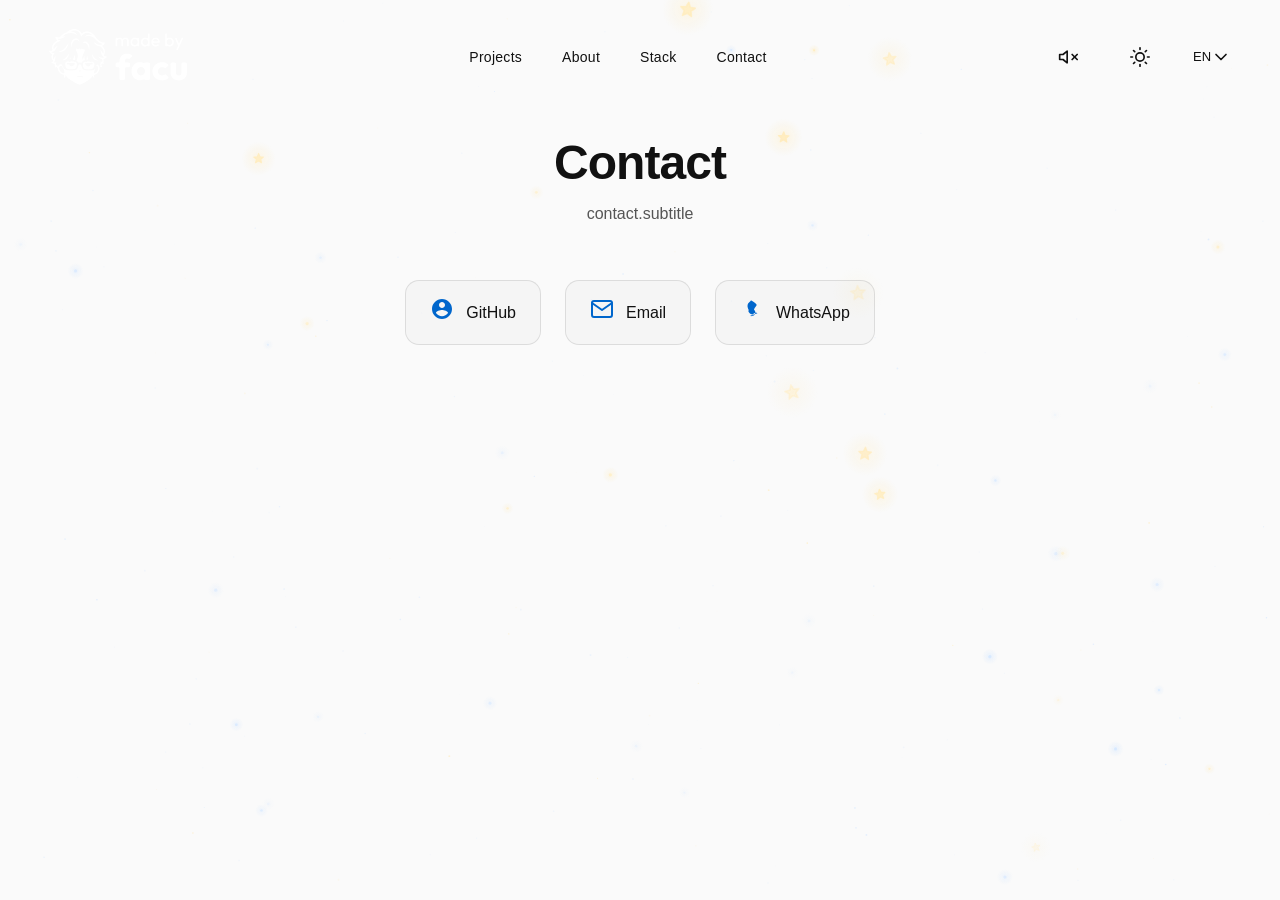
==== contacto.html @ 2487f044 "Add footer to index.html with navigation links and fix scroll position for #proyectos - Add generic " ====
<!doctype html>
<html lang="es" class="no-js">
<head>
  <meta charset="utf-8">
  <meta name="viewport" content="width=device-width, initial-scale=1">
  <title>Contacto — Facu</title>
  <meta name="description" content="Contacta conmigo: GitHub, Email, WhatsApp.">
  <meta name="theme-color" content="#0a0a0a">
  <link rel="icon" href="assets/favicon.png" type="image/png">
  <script>document.documentElement.className = 'js';</script>
  <link rel="stylesheet" href="css/styles.css">
</head>
<body>

  <!-- Pantalla de carga -->
  <div class="loader" id="loader">
    <p class="sr-only" role="status">Cargando… Made by Facu</p>
    <div class="loader__stage" aria-hidden="true">
      <svg class="loader__logo" viewBox="0 0 1515 623" focusable="false"></svg>
    </div>
    <button class="loader__skip" type="button">Saltar intro</button>
  </div>

  <!-- Cabecera fija -->
  <header class="site-header" id="site-header" role="banner">
    <div class="site-header__inner">
      <a class="site-header__brand" href="index.html" aria-label="Facu — Inicio">
        <svg class="site-header__logo" viewBox="0 0 1515 623" focusable="false" aria-hidden="true"></svg>
      </a>

      <nav class="site-header__nav" aria-label="Navegación principal">
        <ul class="site-header__list" role="list">
          <li><a class="site-header__link" href="index.html#proyectos" data-i18n="nav.projects">Proyectos</a></li>
          <li><a class="site-header__link" href="sobre-mi.html" data-i18n="nav.about">Sobre mí</a></li>
          <li><a class="site-header__link" href="stack.html" data-i18n="nav.stack">Stack</a></li>
          <li><a class="site-header__link" href="contacto.html" data-i18n="nav.contact" aria-current="page">Contacto</a></li>
        </ul>
      </nav>

      <div class="site-header__actions" role="group" aria-label="Controles del sitio">
        <button class="site-header__btn site-header__btn--sound" type="button" aria-label="Activar/desactivar sonidos" aria-pressed="false" data-sound-btn>
          <svg class="site-header__icon site-header__icon--sound" aria-hidden="true" viewBox="0 0 24 24" fill="none" stroke="currentColor" stroke-width="2" stroke-linecap="round" stroke-linejoin="round" width="20" height="20">
            <path class="sound-body" d="M11 5L6 9H2v6h4l5 4V5z"></path>
            <path class="sound-wave sound-wave-1" d="M15.54 8.46a5 5 0 0 1 0 7.07"></path>
            <path class="sound-wave sound-wave-2" d="M19.07 4.93a10 10 0 0 1 0 14.14"></path>
            <g class="sound-x">
              <line class="sound-x-1" pathLength="1" x1="23" y1="9" x2="17" y2="15"></line>
              <line class="sound-x-2" pathLength="1" x1="17" y1="9" x2="23" y2="15"></line>
            </g>
          </svg>
        </button>

        <button class="site-header__btn site-header__btn--theme" type="button" aria-label="Cambiar a modo claro" aria-pressed="false" data-theme-btn>
          <svg class="site-header__icon site-header__icon--sun" aria-hidden="true" viewBox="0 0 24 24" fill="none" stroke="currentColor" stroke-width="2" stroke-linecap="round" stroke-linejoin="round" width="20" height="20">
            <circle cx="12" cy="12" r="5"></circle>
            <line x1="12" y1="1" x2="12" y2="3"></line>
            <line x1="12" y1="21" x2="12" y2="23"></line>
            <line x1="4.22" y1="4.22" x2="5.64" y2="5.64"></line>
            <line x1="18.36" y1="18.36" x2="19.78" y2="19.78"></line>
            <line x1="1" y1="12" x2="3" y2="12"></line>
            <line x1="21" y1="12" x2="23" y2="12"></line>
            <line x1="4.22" y1="19.78" x2="5.64" y2="18.36"></line>
            <line x1="18.36" y1="5.64" x2="19.78" y2="4.22"></line>
          </svg>
          <svg class="site-header__icon site-header__icon--moon" aria-hidden="true" viewBox="0 0 24 24" fill="none" stroke="currentColor" stroke-width="2" stroke-linecap="round" stroke-linejoin="round" width="20" height="20">
            <path d="M21 12.79A9 9 0 1 1 11.21 3 7 7 0 0 0 21 12.79z"></path>
          </svg>
        </button>

        <button class="site-header__btn site-header__btn--lang" type="button" aria-label="Cambiar idioma" aria-pressed="false" data-lang-btn>
          <span class="site-header__lang-text" data-i18n="lang.current">ES</span>
          <svg class="site-header__icon" aria-hidden="true" viewBox="0 0 24 24" fill="none" stroke="currentColor" stroke-width="2" stroke-linecap="round" stroke-linejoin="round" width="16" height="16">
            <path d="M6 9l6 6 6-6"></path>
          </svg>
        </button>
      </div>
    </div>
  </header>

  <main id="contacto" tabindex="-1">

    <!-- Cielo estrellado continuo -->
    <canvas class="site-sky" id="sky" aria-hidden="true"></canvas>

    <!-- Contacto -->
    <section class="contact-page" aria-labelledby="contact-title">
      <div class="contact-page__inner">
        <header class="contact-page__header">
          <h1 id="contact-title" class="contact-page__title" data-i18n="contact.title">Contacto</h1>
          <p class="contact-page__subtitle" data-i18n="contact.subtitle">¿Tienes un proyecto en mente? Me encantaría escucharte</p>
        </header>
        <div class="contact-page__links" role="list" aria-label="Métodos de contacto">
          <!-- Se llena dinámicamente desde js/contact-dialog.js -->
        </div>
      </div>
    </section>

  </main>

  <script src="assets/logo-paths.js"></script>
  <script src="js/loader.js"></script>
  <script src="js/starfield.js"></script>
  <script src="js/contact-page.js"></script>
  <script src="js/site-header.js"></script>
  <script src="js/i18n.js"></script>
</body>
</html>
---- css/styles.css ----
/* ==========================================================================
   Base
   ========================================================================== */
:root {
  /* Dark mode (por defecto) */
  --bg: #0a0a0a;
  --bg-elevated: #111111;
  --fg: #f4f4f2;
  --muted: #8d8d89;
  --accent: #75DCFF;
  --accent-dim: rgba(117, 220, 255, 0.15);
  --border: rgba(255, 255, 255, 0.12);
  --border-strong: rgba(255, 255, 255, 0.2);
  --card-bg: rgba(255, 255, 255, 0.03);
  --card-hover: rgba(255, 255, 255, 0.06);
  --shadow: rgba(0, 0, 0, 0.4);
  --ease: cubic-bezier(0.37, 0, 0.63, 1); /* easeInOutSine */
}

/* Light mode variables - se aplican con clase .light-mode en <html> */
html.light-mode {
  --bg: #fafafa;
  --bg-elevated: #ffffff;
  --fg: #111111;
  --muted: #555555;
  --accent: #0066cc;
  --accent-dim: rgba(0, 102, 204, 0.1);
  --border: rgba(0, 0, 0, 0.1);
  --border-strong: rgba(0, 0, 0, 0.15);
  --card-bg: rgba(0, 0, 0, 0.02);
  --card-hover: rgba(0, 0, 0, 0.04);
  --shadow: rgba(0, 0, 0, 0.1);
  color-scheme: light;
}

html.light-mode .work {
  background:
    radial-gradient(rgba(0, 0, 0, 0.02) 0.5px, transparent 0.7px) 0 0 / 6px 6px,
    linear-gradient(
      to bottom,
      rgba(240, 245, 255, 0.5) 0,
      rgba(240, 245, 255, 0.5) calc(100% - 100vh - 20px),
      rgba(240, 245, 255, 0) calc(100% - 100vh + 120px)
    ),
    radial-gradient(
      ellipse 85% 60% at 50% 30%,           /* centro en la portada, no en la costura */
      #d6f4ff 0%,
      #a8e8ff 11%,
      #7ad6ff 22%,
      #54c8ff 33%,
      #36baff 44%,
      #2aa8e5 55%,
      #248ec4 66%,
      #1c72a1 77%,
      #14587e 88%,
      #0c3d5a 100%
    ),
    var(--bg);
}

*,
*::before,
*::after {
  box-sizing: border-box;
}

html {
  color-scheme: dark;
  -webkit-text-size-adjust: 100%;
  scroll-behavior: smooth;
}

@media (prefers-reduced-motion: reduce) {
  html {
    scroll-behavior: auto;
  }
}

/* Fondo unificado: UN solo gradiente continuo detrás de Inicio y Proyectos.
   Va sobre todo el <main> (y no sobre cada sección) para que no haya costura entre ambas.
   Paleta: #071B3A (bordes, oscuro) → #75DCFF (centro, brillante).
   El centro del radial está en la portada (50% 30% de #inicio), NO en la costura,
   así la sección de proyectos no se ve más clara que la portada.
   La capa "portada" oscurece SOLO la zona de la portada para contraste del texto. */
#inicio {
  position: relative;
  outline: none;
  background:
    radial-gradient(rgba(255, 255, 255, 0.03) 0.5px, transparent 0.7px) 0 0 / 6px 6px, /* puntos sutiles */
    linear-gradient(                                                                   /* portada */
      to bottom,
      rgba(3, 14, 42, 0.5) 0,
      rgba(3, 14, 42, 0.5) calc(100% - 100vh - 20px),
      rgba(3, 14, 42, 0) calc(100% - 100vh + 120px)
    ),
    linear-gradient(rgba(10, 10, 10, 0.35), rgba(10, 10, 10, 0.35)),                  /* oscurece global */
    radial-gradient(
      ellipse 85% 60% at 50% 30%,           /* centro en la portada, no en la costura */
      #75DCFF 0%,
      #54CCFA 11%,
      #36B9F5 22%,
      #20A6F0 33%,
      #168FE5 44%,
      #1678D2 55%,
      #145DA8 66%,
      #10447F 77%,
      #0A2D5E 88%,
      #071B3A 100%
    ),
    var(--bg);
}

body {
  margin: 0;
  min-height: 100vh;
  min-height: 100dvh;
  background: var(--bg);
  color: var(--fg);
  font-family: "Inter", "Helvetica Neue", Arial, system-ui, sans-serif;
  line-height: 1.5;
  -webkit-font-smoothing: antialiased;
}

/* Mientras se muestra la pantalla de carga no se puede hacer scroll */
.js body:not(.is-ready) {
  overflow: hidden;
}

.sr-only {
  position: absolute;
  width: 1px;
  height: 1px;
  margin: -1px;
  padding: 0;
  overflow: hidden;
  clip: rect(0, 0, 0, 0);
  white-space: nowrap;
  border: 0;
}

/* ==========================================================================
   Logo del sitio (esquina superior izquierda) — logo + "Made by Facu"
   ========================================================================== */
.site-logo {
  position: fixed;
  top: clamp(16px, 3vw, 28px);
  left: clamp(16px, 3vw, 28px);
  z-index: 100;
  display: block;
  opacity: 0.7;
  transition: opacity 0.3s var(--ease), transform 0.3s var(--ease);
  pointer-events: auto;
  text-decoration: none;
}

.site-logo:hover,
.site-logo:focus-visible {
  opacity: 1;
  transform: scale(1.02);
}

.site-logo:focus-visible {
  outline: 2px solid var(--fg);
  outline-offset: 6px;
  border-radius: 8px;
}

.site-logo__svg {
  display: block;
  width: clamp(120px, 12vw, 170px);
  height: auto;
  filter: drop-shadow(0 4px 16px rgba(0, 0, 0, 0.35));
}

/* Paths del logo (se inyectan desde logo-paths.js) */
.site-logo__svg .logo-fill {
  fill: var(--fg);
  fill-rule: evenodd;
}

/* Ocultar logo durante la carga para que no se superponga */
.js body:not(.is-ready) .site-logo {
  opacity: 0;
  pointer-events: none;
}

@media (prefers-reduced-motion: reduce) {
  .site-logo {
    transition: none;
  }
  .site-logo:hover,
  .site-logo:focus-visible {
    transform: none;
  }
}

/* ==========================================================================
   Pantalla de carga
   ========================================================================== */
.loader {
  display: none;
  position: fixed;
  inset: 0;
  z-index: 1000;
  align-items: center;
  justify-content: center;
  background: var(--bg);
  opacity: 1;
  transition: opacity 600ms var(--ease);
  /* Red de seguridad: si algo falla, el loader se oculta solo */
  animation: loader-failsafe 1ms linear 15s forwards;
}

.js .loader {
  display: flex;
}

.loader.is-leaving {
  opacity: 0;
  pointer-events: none;
}

@keyframes loader-failsafe {
  to {
    opacity: 0;
    visibility: hidden;
    pointer-events: none;
  }
}

.loader__stage {
  display: flex;
  align-items: center;
  justify-content: center;
  width: 100%;
}

/* Logo + texto: un único dibujo centrado */
.loader__logo {
  display: block;
  width: clamp(300px, 64vw, 820px);
  max-width: 90vw;
  height: auto;
  overflow: visible;
}

@media (max-width: 600px) {
  .loader__logo {
    width: 88vw;
  }
}

/* Contornos que se dibujan */
.loader__logo .stroke {
  fill: none;
  stroke: var(--fg);
  stroke-width: 4;
  stroke-linecap: round;
  stroke-linejoin: round;
  stroke-dasharray: var(--len);
  stroke-dashoffset: var(--len);
  opacity: 0;
}

@media (max-width: 600px) {
  .loader__logo .stroke {
    stroke-width: 6;
  }
}

.is-playing .stroke {
  animation: draw var(--dur) var(--ease) var(--delay) both;
}

@keyframes draw {
  0% {
    stroke-dashoffset: var(--len);
    opacity: 0;
  }
  1% {
    opacity: 1;
  }
  100% {
    stroke-dashoffset: 0;
    opacity: 1;
  }
}

/* Relleno que aparece cuando todos los contornos terminaron */
.loader__logo .fill {
  fill: var(--fg);
  fill-rule: evenodd;
  opacity: 0;
}

.is-playing .fill {
  animation: fade-in 700ms var(--ease) var(--t-fill) both;
}

.is-playing .outline {
  animation: fade-out 700ms var(--ease) var(--t-fill) both;
}

@keyframes fade-in {
  from { opacity: 0; }
  to   { opacity: 1; }
}

@keyframes fade-out {
  from { opacity: 1; }
  to   { opacity: 0; }
}

/* Movimiento reducido: dibujo completo, sin animar */
.loader.is-static .fill {
  opacity: 1;
}

.loader.is-static .outline {
  display: none;
}

/* Botón para saltar la intro */
.loader__skip {
  position: absolute;
  right: clamp(16px, 3vw, 32px);
  bottom: clamp(16px, 3vw, 32px);
  padding: 0.5rem 0.9rem;
  font: inherit;
  font-size: 0.8125rem;
  letter-spacing: 0.08em;
  color: var(--muted);
  background: transparent;
  border: 1px solid rgba(255, 255, 255, 0.18);
  border-radius: 999px;
  cursor: pointer;
  transition: color 0.2s, border-color 0.2s;
}

.loader__skip:hover {
  color: var(--fg);
  border-color: rgba(255, 255, 255, 0.5);
}

.loader__skip:focus-visible {
  color: var(--fg);
  outline: 2px solid var(--fg);
  outline-offset: 3px;
}

@media (prefers-reduced-motion: reduce) {
  .loader {
    transition: none;
  }
}

/* ==========================================================================
   Inicio (portada): cielo estrellado + mensaje centrado + personaje abajo a la derecha
   ========================================================================== */
@font-face {
  font-family: "Instrument Serif";
  src: url("../assets/fonts/instrument-serif-regular.woff") format("woff");
  font-weight: 400;
  font-style: normal;
  font-display: swap;
}

@font-face {
  font-family: "Instrument Serif";
  src: url("../assets/fonts/instrument-serif-italic.woff") format("woff");
  font-weight: 400;
  font-style: italic;
  font-display: swap;
}

.home {
  /* el fondo azul viene del <main> (ver #inicio) */
  position: relative;
  display: grid;
  place-items: center;          /* el mensaje queda en el centro exacto de la pantalla */
  min-height: 100vh;
  min-height: 100dvh;
  padding: 0 clamp(20px, 6vw, 80px);
  /* overflow: hidden eliminado: la máscara del canvas (.home__sky) ya hace el fade suave.
     Así el fondo degradado de #inicio se ve continuo sin corte brusco. */
  outline: none;
}

/* Cielo estrellado continuo: cubre TODO el #inicio (portada + proyectos).
   Va en el main, no en .home, para que sea un fondo único sin costuras. */
.site-sky {
  position: absolute;
  inset: 0;
  z-index: 0;
  width: 100%;
  height: 100%;
  pointer-events: none;
  /* Sin máscara: las estrellas siguen hasta el final de la página */
}

.home__content {
  position: relative;
  z-index: 2;
  display: flex;
  flex-direction: column;
  align-items: center;
  text-align: center;
}

/* Destello de cuatro puntas sobre el texto */
.home__ornament {
  width: clamp(18px, 1.7vw, 26px);
  margin-bottom: clamp(1rem, 2.4vw, 1.75rem);
  color: #ffe7ad;
}

.home__ornament svg {
  display: block;
  width: 100%;
  height: auto;
  filter: drop-shadow(0 0 8px rgba(255, 214, 130, 0.75));
  animation: ornament-pulse 4.5s ease-in-out infinite;
}

@keyframes ornament-pulse {
  0%, 100% { transform: scale(1) rotate(0deg); opacity: 0.95; }
  50%      { transform: scale(0.82) rotate(8deg); opacity: 0.6; }
}

.home__message {
  max-width: 15em;
  margin: 0;
  font-family: "Instrument Serif", "Cormorant Garamond", Georgia, "Times New Roman", serif;
  font-size: clamp(2rem, 1rem + 3.4vw, 4.25rem);
  font-weight: 400;
  line-height: 1.08;
  letter-spacing: -0.012em;
  color: #f6f3ec;
  text-wrap: balance;
  text-shadow: 0 2px 40px rgba(3, 14, 42, 0.6);
}

/* La frase importante en cursiva y con el tono cálido de las estrellas */
.home__message em {
  font-style: italic;
  color: #ffe7ad;
  text-shadow: 0 0 32px rgba(255, 205, 110, 0.38), 0 2px 40px rgba(3, 14, 42, 0.6);
}

/* Personaje: pegado a la esquina inferior derecha.
   Fade sutil SOLO en el borde izquierdo (césped→cielo), personaje 100% visible. */
.home__character {
  position: absolute;
  right: 0;
  bottom: 0;
  z-index: 1;
  width: min(62vw, 880px);
  margin: 0;
  pointer-events: none;
  /* Máscara: fade horizontal suave en el 25% izquierdo; resto 100% opaco */
  -webkit-mask-image: linear-gradient(to right, transparent 0%, #000 25%, #000 100%);
  mask-image: linear-gradient(to right, transparent 0%, #000 25%, #000 100%);
}

.home__character img {
  display: block;
  width: 100%;
  height: auto;
}

/* Aparecen con un fundido suave cuando termina la intro: primero el cielo, después el texto */
.js .home__sky,
.js .home__ornament,
.js .home__message,
.js .home__character img {
  opacity: 0;
}

.js .home__message {
  transform: translateY(18px);
  filter: blur(8px);
}

.is-ready .home__sky {
  opacity: 1;
  transition: opacity 2200ms var(--ease);
}

.is-ready .home__ornament {
  opacity: 1;
  transition: opacity 1000ms var(--ease) 250ms;
}

.is-ready .home__message {
  opacity: 1;
  transform: none;
  filter: none;
  transition: opacity 1300ms var(--ease) 450ms, transform 1300ms var(--ease) 450ms, filter 1300ms var(--ease) 450ms;
}

.is-ready .home__character img {
  opacity: 1;
  transition: opacity 1400ms var(--ease) 700ms;
}

@media (max-width: 860px) {
  .home__character {
    width: min(100vw, 700px);
  }
}

@media (max-width: 600px) {
  /* En pantallas angostas el personaje se agranda un poco y se recorta por el borde derecho */
  .home__character {
    width: 112vw;
    right: -6vw;
  }
}

@media (prefers-reduced-motion: reduce) {
  .js .home__message {
    transform: none;
    filter: none;
  }

  .is-ready .home__sky,
  .is-ready .home__ornament,
  .is-ready .home__message,
  .is-ready .home__character img {
    transition: none;
  }

  .home__ornament svg {
    animation: none;
  }
}

/* ==========================================================================
   Stack / Habilidades
   ========================================================================== */
.stack {
  position: relative;
  padding: clamp(80px, 12vh, 120px) clamp(20px, 6vw, 80px);
  background: transparent;
}

.stack__inner {
  max-width: 1000px;
  margin: 0 auto;
}

.stack__title {
  margin: 0 0 0.5rem;
  font-size: clamp(1.75rem, 3.5vw, 2.5rem);
  font-weight: 700;
  line-height: 1.1;
  letter-spacing: -0.02em;
  text-align: center;
}

.stack__subtitle {
  margin: 0 0 3rem;
  font-size: clamp(1rem, 1.2vw, 1.125rem);
  color: var(--muted);
  text-align: center;
}

.stack__categories {
  display: flex;
  flex-direction: column;
  gap: clamp(2rem, 4vw, 3rem);
}

.stack__category {
  display: flex;
  flex-direction: column;
  gap: 1rem;
}

.stack__category-title {
  margin: 0;
  font-size: clamp(0.875rem, 1vw, 1rem);
  font-weight: 600;
  letter-spacing: 0.1em;
  text-transform: uppercase;
  color: var(--accent);
  text-align: center;
}

.stack__items {
  display: flex;
  flex-wrap: wrap;
  justify-content: center;
  gap: clamp(0.75rem, 1.5vw, 1.25rem);
}

.stack__item {
  display: inline-flex;
  align-items: center;
  gap: 0.5rem;
  padding: 0.625rem 1rem;
  font-size: clamp(0.8125rem, 0.9vw, 0.9375rem);
  font-weight: 500;
  color: var(--fg);
  background: var(--card-bg);
  border: 1px solid var(--border);
  border-radius: 999px;
  transition: all 0.2s var(--ease);
  white-space: nowrap;
}

.stack__item:hover {
  background: var(--card-hover);
  border-color: var(--border-strong);
  transform: translateY(-2px);
  box-shadow: 0 8px 24px var(--shadow);
}

.stack__item svg {
  width: 1.125rem;
  height: 1.125rem;
  flex-shrink: 0;
  color: var(--accent);
}

@media (max-width: 600px) {
  .stack {
    padding: clamp(60px, 10vh, 96px) clamp(16px, 5vw, 32px);
  }

  .stack__subtitle {
    margin-bottom: 2rem;
  }

  .stack__categories {
    gap: clamp(1.5rem, 3vw, 2rem);
  }

  .stack__items {
    gap: 0.5rem;
  }
}

/* ==========================================================================
   Proyectos (carrete 3D)
   ========================================================================== */
.work {
  position: relative;
  min-height: 100vh;
  min-height: 100dvh;
  padding-top: clamp(80px, 12vh, 120px);  /* espacio para header fijo */
  scroll-margin-top: clamp(80px, 12vh, 120px);  /* offset para anclas: header fijo */
  /* overflow: hidden eliminado: el canvas ya es position:absolute inset:0,
     y el fondo degradado continuo viene de #inicio (main). Así no hay corte. */
}

/* El canvas del carrete queda encima (z-index: 1 por defecto).
   Fondo transparente obligatorio para que se vea el cielo estrellado (.site-sky, z-index: 0) de fondo. */
.work__canvas {
  position: absolute;
  inset: 0;
  z-index: 1;
  width: 100%;
  height: 100%;
  background: transparent !important;  /* fuerza transparencia por si el clearColor falla */
  cursor: grab;
  touch-action: pan-y;
  user-select: none;
  -webkit-user-select: none;
  outline: none;
}

.work__canvas.is-dragging {
  cursor: grabbing;
}

.work__canvas:focus-visible {
  outline: 2px solid rgba(255, 255, 255, 0.7);
  outline-offset: -8px;
}

.work__hint {
  position: absolute;
  left: 50%;
  bottom: clamp(20px, 5vh, 44px);
  z-index: 2;
  margin: 0;
  transform: translateX(-50%);
  font-size: 0.8125rem;
  letter-spacing: 0.12em;
  white-space: nowrap;
  color: var(--muted);
  pointer-events: none;
  transition: opacity 0.5s var(--ease);
}

.work__hint.is-hidden {
  opacity: 0;
}

/* Alternativa sin WebGL: grilla estática */
.work.is-fallback {
  display: flex;
  flex-direction: column;
  align-items: center;
  gap: 2.5rem;
  padding: clamp(48px, 10vh, 96px) clamp(20px, 6vw, 80px);
}

.work__grid {
  display: grid;
  grid-template-columns: repeat(auto-fit, minmax(240px, 1fr));
  gap: 1.5rem;
  width: 100%;
  max-width: 72rem;
  margin: 0;
  padding: 0;
  list-style: none;
}

.work__grid[hidden] {
  display: none;
}

.work__card a,
.work__card div {
  display: block;
  color: inherit;
  text-decoration: none;
}

.work__card img {
  display: block;
  width: 100%;
  aspect-ratio: 3 / 2;
  object-fit: cover;
  border-radius: 14px;
}

.work__card h3 {
  margin: 0.75rem 0 0;
  font-size: 1.05rem;
}

.work__card p {
  margin: 0.15rem 0 0;
  font-size: 0.875rem;
  color: var(--muted);
}


/* ==========================================================================
   Páginas separadas: Sobre mí, Stack, Contacto
   ========================================================================== */

/* Base común para páginas interiores */
.about-page,
.stack-page,
.contact-page {
  position: relative;
  min-height: 100vh;
  min-height: 100dvh;
  padding: clamp(100px, 15vh, 160px) clamp(20px, 6vw, 80px) clamp(80px, 10vh, 120px);
  background: transparent;  /* usa el fondo de main (estrellas + degradado) */
  display: flex;
  align-items: flex-start;
  justify-content: center;
}

.about-page__inner,
.stack-page__inner,
.contact-page__inner {
  width: 100%;
  max-width: 1000px;
  margin: 0 auto;
}

/* --- Sobre mí (página) --- */
.about-page__header {
  text-align: center;
  margin-bottom: clamp(40px, 6vh, 60px);
}

.about-page__title {
  margin: 0 0 clamp(16px, 3vw, 24px);
  font-size: clamp(2rem, 4vw, 3rem);
  font-weight: 700;
  line-height: 1.15;
  letter-spacing: -0.02em;
  color: var(--fg);
}

.about-page__name {
  margin: 0 0 clamp(60px, 10vh, 100px);
  font-family: "Instrument Serif", "Cormorant Garamond", Georgia, serif;
  font-size: clamp(3rem, 6vw, 5.5rem);
  font-weight: 400;
  line-height: 1.05;
  letter-spacing: -0.03em;
  color: var(--fg);
  text-shadow: 0 4px 60px rgba(3, 14, 42, 0.5);
}

/* Espacio reservado para personaje futuro */
.about-page__character-spacer {
  position: relative;
  width: 100%;
  max-width: 500px;
  margin: 0 auto;
  aspect-ratio: 4 / 3;
  min-height: 280px;
  max-height: 420px;
  background:
    radial-gradient(ellipse at center, rgba(117, 220, 255, 0.1) 0%, transparent 70%);
  border-radius: 50% 50% 0 0 / 60% 60% 0 0;
  opacity: 0.5;
}

.about-page__character-spacer::before {
  content: '';
  position: absolute;
  bottom: 0;
  left: 50%;
  transform: translateX(-50%);
  width: 60%;
  height: 4px;
  background: linear-gradient(90deg, transparent, var(--accent), transparent);
  border-radius: 2px;
  opacity: 0.4;
}

.about-page__content {
  max-width: 720px;
  margin: 0 auto;
}

.about-page__text-wrapper {
  display: flex;
  flex-direction: column;
  gap: 1.5rem;
  font-size: clamp(1rem, 1.1vw, 1.125rem);
  line-height: 1.85;
  color: var(--fg);
  text-align: center;
}

.about-page__text-wrapper p {
  margin: 0;
}

/* --- Stack (página) --- */
.stack-page__header {
  text-align: center;
  margin-bottom: clamp(40px, 6vh, 60px);
}

.stack-page__title {
  margin: 0 0 0.75rem;
  font-size: clamp(2rem, 4vw, 3rem);
  font-weight: 700;
  line-height: 1.15;
  letter-spacing: -0.02em;
  color: var(--fg);
}

.stack-page__subtitle {
  margin: 0;
  font-size: clamp(1rem, 1.2vw, 1.125rem);
  color: var(--muted);
}

.stack-page__categories {
  display: flex;
  flex-direction: column;
  gap: clamp(2rem, 4vw, 3rem);
}

.stack-page__category {
  display: flex;
  flex-direction: column;
  gap: 1rem;
}

.stack-page__category-title {
  margin: 0;
  font-size: clamp(0.875rem, 1vw, 1rem);
  font-weight: 600;
  letter-spacing: 0.1em;
  text-transform: uppercase;
  color: var(--accent);
  text-align: center;
}

.stack-page__items {
  display: flex;
  flex-wrap: wrap;
  justify-content: center;
  gap: clamp(0.75rem, 1.5vw, 1.25rem);
}

.stack-page__item {
  display: inline-flex;
  align-items: center;
  gap: 0.5rem;
  padding: 0.625rem 1rem;
  font-size: clamp(0.8125rem, 0.9vw, 0.9375rem);
  font-weight: 500;
  color: var(--fg);
  background: var(--card-bg);
  border: 1px solid var(--border);
  border-radius: 999px;
  transition: all 0.2s var(--ease);
  white-space: nowrap;
}

.stack-page__item:hover {
  background: var(--card-hover);
  border-color: var(--border-strong);
  transform: translateY(-2px);
  box-shadow: 0 8px 24px var(--shadow);
}

.stack-page__item svg {
  width: 1.125rem;
  height: 1.125rem;
  flex-shrink: 0;
  color: var(--accent);
}

/* --- Contacto (página) --- */
.contact-page__header {
  text-align: center;
  margin-bottom: clamp(40px, 6vh, 60px);
}

.contact-page__title {
  margin: 0 0 0.75rem;
  font-size: clamp(2rem, 4vw, 3rem);
  font-weight: 700;
  line-height: 1.15;
  letter-spacing: -0.02em;
  color: var(--fg);
}

.contact-page__subtitle {
  margin: 0;
  font-size: clamp(1rem, 1.2vw, 1.125rem);
  color: var(--muted);
}

.contact-page__links {
  display: flex;
  flex-wrap: wrap;
  justify-content: center;
  gap: clamp(1rem, 2vw, 1.5rem);
}

.contact-page__link {
  display: inline-flex;
  align-items: center;
  gap: 0.75rem;
  padding: 1rem 1.5rem;
  font-size: clamp(1rem, 1.1vw, 1.125rem);
  font-weight: 500;
  color: var(--fg);
  background: var(--card-bg);
  border: 1px solid var(--border);
  border-radius: 14px;
  text-decoration: none;
  transition: all 0.2s var(--ease);
}

.contact-page__link:hover {
  background: var(--card-hover);
  border-color: var(--accent);
  color: var(--accent);
  transform: translateY(-2px);
  box-shadow: 0 12px 32px var(--shadow);
}

.contact-page__link svg {
  width: 1.5rem;
  height: 1.5rem;
  flex-shrink: 0;
  color: var(--accent);
}

/* Responsive para páginas interiores */
@media (max-width: 700px) {
  .about-page,
  .stack-page,
  .contact-page {
    padding: clamp(80px, 12vh, 100px) clamp(16px, 5vw, 32px) clamp(60px, 8vh, 80px);
  }

  .about-page__name {
    margin-bottom: clamp(40px, 8vh, 60px);
    font-size: clamp(2.5rem, 8vw, 4rem);
  }

  .about-page__character-spacer {
    min-height: 200px;
    max-height: 300px;
  }

  .contact-page__link {
    width: 100%;
    justify-content: center;
  }
}

@media (max-width: 600px) {
  .about-page__name {
    font-size: clamp(2rem, 7vw, 3rem);
  }
}

/* Light mode adjustments for interior pages */
html.light-mode .about-page__character-spacer,
html.light-mode .about-page__name {
  text-shadow: 0 4px 60px rgba(0, 102, 204, 0.15);
}


/* ==========================================================================
   Sitio Header (fijo en la parte superior) — transparente
   ========================================================================== */
.site-header {
  position: fixed;
  top: 0;
  left: 0;
  right: 0;
  z-index: 999;
  background: transparent;
  border-bottom: none;
  transition: background 0.3s var(--ease);
}

html.light-mode .site-header {
  background: transparent;
  border-color: transparent;
}

.site-header__inner {
  max-width: 1400px;
  margin: 0 auto;
  padding: clamp(20px, 4vw, 28px) clamp(24px, 5vw, 48px);
  display: flex;
  align-items: center;
  justify-content: space-between;
  gap: clamp(24px, 4vw, 48px);
}

.site-header__brand {
  display: inline-flex;
  align-items: center;
  gap: 0.75rem;
  text-decoration: none;
  flex-shrink: 0;
}

.site-header__logo {
  width: clamp(100px, 18vw, 140px);
  height: auto;
  flex-shrink: 0;
}

/* Los trazos del logo se inyectan desde js/loader.js; sin esta regla se pintaban de negro */
.site-header__logo .logo-fill {
  fill: #fff;
  fill-rule: evenodd;
}

.site-header__nav {
  display: flex;
  gap: clamp(32px, 5vw, 48px);
  flex: 1;
  justify-content: center;
}

.site-header__list {
  display: flex;
  gap: clamp(24px, 4vw, 40px);
  margin: 0;
  padding: 0;
  list-style: none;
}

.site-header__link {
  color: var(--fg);
  text-decoration: none;
  font-size: clamp(0.875rem, 1vw, 1rem);
  font-weight: 500;
  letter-spacing: 0.02em;
  position: relative;
  transition: color 0.2s var(--ease);
}

.site-header__link::after {
  content: '';
  position: absolute;
  bottom: -4px;
  left: 0;
  width: 0;
  height: 2px;
  background: var(--fg);
  transition: width 0.2s var(--ease);
}

.site-header__link:hover {
  color: var(--muted);
}

.site-header__link:hover::after {
  width: 100%;
}

.site-header__nav .site-header__link:focus-visible {
  outline: 2px solid var(--fg);
  outline-offset: 4px;
}

.site-header__actions {
  display: flex;
  align-items: center;
  gap: clamp(20px, 3vw, 32px);
  margin-left: auto;
  flex-shrink: 0;
}

.site-header__btn {
  display: inline-flex;
  align-items: center;
  justify-content: center;
  width: 40px;
  height: 40px;
  padding: 0;
  font: inherit;
  font-size: 0.8125rem;
  background: transparent;
  border: none;
  border-radius: 50%;
  color: var(--fg);
  cursor: pointer;
  transition: color 0.2s var(--ease), background 0.2s var(--ease), transform 0.2s var(--ease);
  white-space: nowrap;
}

.site-header__btn:hover {
  color: var(--accent);
  background: transparent;
  transform: scale(1.1);
}

.site-header__btn:focus-visible {
  outline: 2px solid var(--accent);
  outline-offset: 3px;
}

.site-header__btn .site-header__icon {
  width: 1.25rem;
  height: 1.25rem;
  transition: transform 0.2s var(--ease);
}

.site-header__btn:hover .site-header__icon {
  transform: scale(1.15);
}

/* Iconos del tema (sol/luna) — se controlan via JS */
.site-header__icon--sun,
.site-header__icon--moon {
  display: none;
  width: 1.25rem;
  height: 1.25rem;
}

html.light-mode .site-header .site-header__icon--sun {
  display: block;
}
html.light-mode .site-header .site-header__icon--moon {
  display: none;
}

:not(.light-mode) .site-header .site-header__icon--sun {
  display: none;
}
:not(.light-mode) .site-header .site-header__icon--moon {
  display: block;
}

/* Ícono de sonido: un solo SVG que se transforma entre "sonido" y "silenciado".
   aria-pressed="true"  -> sonido activado: se ven las ondas.
   aria-pressed="false" -> silenciado: las ondas se apagan y la X se dibuja. */
.site-header__btn--sound:active {
  transform: scale(0.92);
}

.site-header__icon--sound .sound-wave {
  transform-box: fill-box;
  transform-origin: left center;
  transition: opacity 0.22s var(--ease), transform 0.3s var(--ease);
}

.site-header__icon--sound .sound-x line {
  stroke-dasharray: 1;
  transition: stroke-dashoffset 0.24s var(--ease);
}

/* Sonido activado: la X se borra rápido y las ondas aparecen una tras otra */
.site-header__btn--sound[aria-pressed="true"] .sound-x line {
  stroke-dashoffset: 1;
}
.site-header__btn--sound[aria-pressed="true"] .sound-wave {
  opacity: 1;
  transform: none;
}
.site-header__btn--sound[aria-pressed="true"] .sound-wave-1 { transition-delay: 0.10s; }
.site-header__btn--sound[aria-pressed="true"] .sound-wave-2 { transition-delay: 0.20s; }

/* Silenciado: las ondas se apagan (la más lejana primero) y después se dibuja la X */
.site-header__btn--sound[aria-pressed="false"] .sound-x line {
  stroke-dashoffset: 0;
}
.site-header__btn--sound[aria-pressed="false"] .sound-x-1 { transition-delay: 0.12s; }
.site-header__btn--sound[aria-pressed="false"] .sound-x-2 { transition-delay: 0.20s; }
.site-header__btn--sound[aria-pressed="false"] .sound-wave {
  opacity: 0;
  transform: translateX(-4px) scale(0.6);
}
.site-header__btn--sound[aria-pressed="false"] .sound-wave-2 { transition-delay: 0s; }
.site-header__btn--sound[aria-pressed="false"] .sound-wave-1 { transition-delay: 0.06s; }

@media (prefers-reduced-motion: reduce) {
  .site-header__icon--sound .sound-wave,
  .site-header__icon--sound .sound-x line {
    transition: none;
    transition-delay: 0s;
  }
}

@media (max-width: 860px) {
  .site-header__nav {
    display: none;
  }

  .site-header__actions {
    margin-left: 0;
    flex: 1;
    justify-content: center;
    gap: clamp(16px, 3vw, 24px);
  }

  .site-header__list {
    display: none;
  }
}

@media (max-width: 600px) {
  .site-header__inner {
    padding: clamp(16px, 4vw, 20px) clamp(20px, 5vw, 32px);
    gap: clamp(16px, 4vw, 24px);
  }

  .site-header__brand {
    order: 1;
    width: 100%;
    justify-content: center;
  }

  .site-header__logo {
    width: clamp(80px, 20vw, 110px);
  }

  .site-header__nav,
  .site-header__list {
    width: 100%;
    justify-content: center;
  }

  .site-header__list--visible {
    display: flex;
    flex-direction: column;
    background: rgba(10, 10, 10, 0.95);
    position: absolute;
    top: 100%;
    left: 0;
    right: 0;
    padding: clamp(20px, 4vw, 28px);
    gap: clamp(16px, 3vw, 20px);
  }

  .site-header__link {
    width: 100%;
    text-align: center;
    padding: 0.75rem 0;
    font-size: clamp(1rem, 2vw, 1.125rem);
  }
}

/* ==========================================================================
   Site Footer (pie de página genérico con navegación)
   ========================================================================== */
.site-footer {
  position: relative;
  z-index: 2;
  padding: clamp(40px, 8vh, 60px) clamp(20px, 6vw, 80px);
  border-top: 1px solid var(--border);
  background: transparent;
}

.site-footer__inner {
  max-width: 1400px;
  margin: 0 auto;
  display: flex;
  flex-direction: column;
  align-items: center;
  gap: clamp(24px, 4vw, 32px);
  text-align: center;
}

.site-footer__nav {
  width: 100%;
}

.site-footer__list {
  display: flex;
  flex-wrap: wrap;
  justify-content: center;
  gap: clamp(16px, 3vw, 24px) clamp(12px, 2vw, 16px);
  margin: 0;
  padding: 0;
  list-style: none;
}

.site-footer__link {
  color: var(--muted);
  text-decoration: none;
  font-size: clamp(0.8125rem, 0.9vw, 0.9375rem);
  font-weight: 500;
  letter-spacing: 0.02em;
  transition: color 0.2s var(--ease);
  position: relative;
}

.site-footer__link::after {
  content: '';
  position: absolute;
  bottom: -2px;
  left: 0;
  width: 0;
  height: 1px;
  background: var(--accent);
  transition: width 0.2s var(--ease);
}

.site-footer__link:hover {
  color: var(--accent);
}

.site-footer__link:hover::after {
  width: 100%;
}

.site-footer__link:focus-visible {
  outline: 2px solid var(--accent);
  outline-offset: 3px;
  border-radius: 2px;
}

.site-footer__copy {
  margin: 0;
  font-size: clamp(0.75rem, 0.85vw, 0.8125rem);
  color: var(--muted);
  opacity: 0.8;
}

html.light-mode .site-footer__copy {
  opacity: 0.7;
}

@media (max-width: 600px) {
  .site-footer {
    padding: clamp(32px, 6vh, 48px) clamp(16px, 5vw, 32px);
  }

  .site-footer__inner {
    gap: clamp(20px, 3vw, 28px);
  }

  .site-footer__list {
    gap: clamp(12px, 2.5vw, 16px) clamp(8px, 2vw, 12px);
  }
}
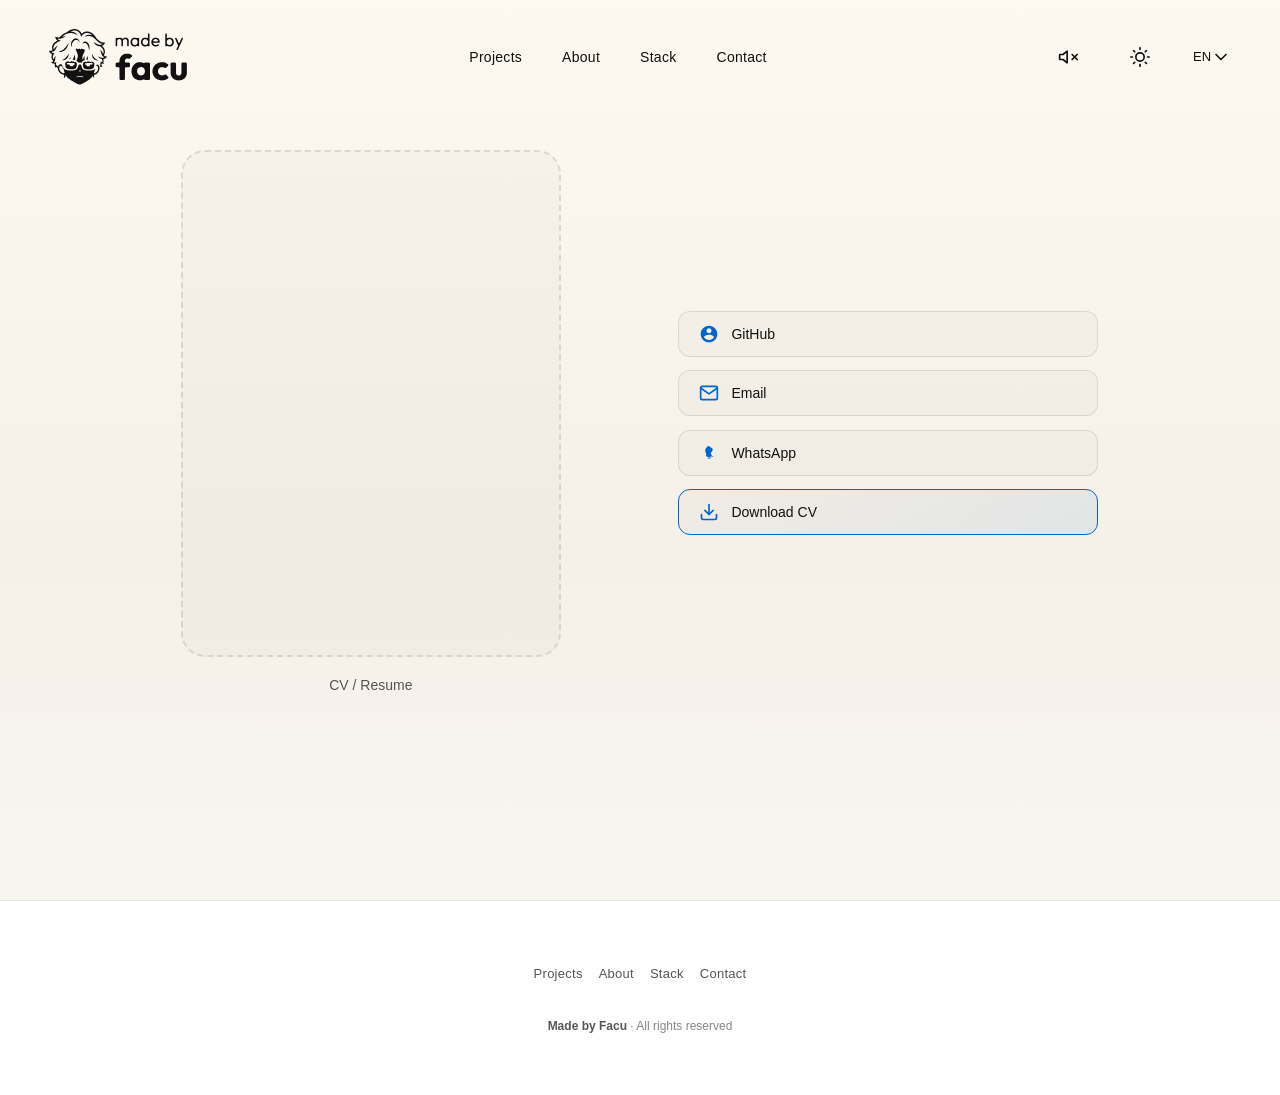
==== commit ec72c1ab: "feat: Unified sky system + Sobre mí redesign + Stack bent grid + Contacto CV layout - Unified sky sy" ====
--- a/contacto.html
+++ b/contacto.html
@@ -79,27 +79,60 @@
 
   <main id="contacto" tabindex="-1">
 
-    <!-- Cielo estrellado continuo -->
+    <!-- Cielo unificado: estrellas (dark) / nubes (light) — js/sky.js -->
     <canvas class="site-sky" id="sky" aria-hidden="true"></canvas>
 
     <!-- Contacto -->
-    <section class="contact-page" aria-labelledby="contact-title">
+    <section class="contact-page" aria-label="Contacto">
       <div class="contact-page__inner">
-        <header class="contact-page__header">
-          <h1 id="contact-title" class="contact-page__title" data-i18n="contact.title">Contacto</h1>
-          <p class="contact-page__subtitle" data-i18n="contact.subtitle">¿Tienes un proyecto en mente? Me encantaría escucharte</p>
-        </header>
-        <div class="contact-page__links" role="list" aria-label="Métodos de contacto">
-          <!-- Se llena dinámicamente desde js/contact-dialog.js -->
+        <div class="contact-page__layout">
+          <!-- Lado izquierdo: placeholder CV -->
+          <div class="contact-page__cv-placeholder" aria-hidden="true">
+            <div class="contact-page__cv-image">
+              <!-- Aquí irá el PNG del CV -->
+            </div>
+            <span class="contact-page__cv-label" data-i18n="contact.cvLabel">CV / Curriculum</span>
+          </div>
+
+          <!-- Lado derecho: cápsulas de contacto en pila -->
+          <div class="contact-page__actions" role="list" aria-label="Métodos de contacto">
+            <div class="contact-page__links">
+              <!-- Se llena dinámicamente desde js/contact-page.js -->
+            </div>
+            <!-- Cápsula extra: Descargar CV (placeholder) -->
+            <a class="contact-page__link contact-page__link--cv" href="#" aria-label="Descargar CV">
+              <span class="contact-page__icon" aria-hidden="true">
+                <svg viewBox="0 0 24 24" fill="none" stroke="currentColor" stroke-width="2" stroke-linecap="round" stroke-linejoin="round"><path d="M21 15v4a2 2 0 0 1-2 2H5a2 2 0 0 1-2-2v-4"/><polyline points="7 10 12 15 17 10"/><line x1="12" y1="15" x2="12" y2="3"/></svg>
+              </span>
+              <span class="contact-page__text" data-i18n="contact.downloadCv">Descargar CV</span>
+            </a>
+          </div>
         </div>
       </div>
     </section>
+
+    <!-- Footer genérico con navegación -->
+    <footer class="site-footer" role="contentinfo">
+      <div class="site-footer__inner">
+        <nav class="site-footer__nav" aria-label="Navegación del pie de página">
+          <ul class="site-footer__list" role="list">
+            <li><a class="site-footer__link" href="index.html#proyectos" data-i18n="nav.projects">Proyectos</a></li>
+            <li><a class="site-footer__link" href="sobre-mi.html" data-i18n="nav.about">Sobre mí</a></li>
+            <li><a class="site-footer__link" href="stack.html" data-i18n="nav.stack">Stack</a></li>
+            <li><a class="site-footer__link" href="contacto.html" data-i18n="nav.contact" aria-current="page">Contacto</a></li>
+          </ul>
+        </nav>
+        <p class="site-footer__copy" aria-hidden="true">
+          <span class="footer-brand">Made by Facu</span> · <span data-i18n="footer.rights">Todos los derechos reservados</span>
+        </p>
+      </div>
+    </footer>
 
   </main>
 
   <script src="assets/logo-paths.js"></script>
   <script src="js/loader.js"></script>
-  <script src="js/starfield.js"></script>
+  <script src="js/sky.js"></script>
   <script src="js/contact-page.js"></script>
   <script src="js/site-header.js"></script>
   <script src="js/i18n.js"></script>
--- a/css/styles.css
+++ b/css/styles.css
@@ -8,6 +8,7 @@
   --fg: #f4f4f2;
   --muted: #8d8d89;
   --accent: #75DCFF;
+  --accent-rgb: 117, 220, 255;
   --accent-dim: rgba(117, 220, 255, 0.15);
   --border: rgba(255, 255, 255, 0.12);
   --border-strong: rgba(255, 255, 255, 0.2);
@@ -24,6 +25,7 @@
   --fg: #111111;
   --muted: #555555;
   --accent: #0066cc;
+  --accent-rgb: 0, 102, 204;
   --accent-dim: rgba(0, 102, 204, 0.1);
   --border: rgba(0, 0, 0, 0.1);
   --border-strong: rgba(0, 0, 0, 0.15);
@@ -35,28 +37,73 @@
 
 html.light-mode .work {
   background:
-    radial-gradient(rgba(0, 0, 0, 0.02) 0.5px, transparent 0.7px) 0 0 / 6px 6px,
+    /* Puntos sutiles consistentes con #inicio */
+    radial-gradient(rgba(0, 0, 0, 0.015) 0.5px, transparent 0.7px) 0 0 / 8px 8px,
+    /* Continuación suave del cielo diurno — sin banda azul */
     linear-gradient(
       to bottom,
-      rgba(240, 245, 255, 0.5) 0,
-      rgba(240, 245, 255, 0.5) calc(100% - 100vh - 20px),
-      rgba(240, 245, 255, 0) calc(100% - 100vh + 120px)
-    ),
-    radial-gradient(
-      ellipse 85% 60% at 50% 30%,           /* centro en la portada, no en la costura */
-      #d6f4ff 0%,
-      #a8e8ff 11%,
-      #7ad6ff 22%,
-      #54c8ff 33%,
-      #36baff 44%,
-      #2aa8e5 55%,
-      #248ec4 66%,
-      #1c72a1 77%,
-      #14587e 88%,
-      #0c3d5a 100%
+      #faf9f5 0%,
+      #faf9f5 calc(100% - 100vh + 120px),
+      #f5f0e8 100%
     ),
     var(--bg);
 }
+
+/* Light mode adjustments for home section (portada) */
+html.light-mode .home__ornament {
+  color: #0066cc;
+}
+html.light-mode .home__ornament svg {
+  filter: drop-shadow(0 0 8px rgba(0, 102, 204, 0.5));
+}
+html.light-mode .home__message {
+  color: #111111;
+  text-shadow: 0 2px 40px rgba(0, 102, 204, 0.15);
+}
+html.light-mode .home__message em {
+  color: #0066cc;
+  text-shadow: 0 0 32px rgba(0, 102, 204, 0.25), 0 2px 40px rgba(0, 102, 204, 0.15);
+}
+
+/* Light mode: site-logo (esquina superior izquierda) */
+html.light-mode .site-logo__svg {
+  filter: drop-shadow(0 4px 16px rgba(0, 0, 0, 0.15));
+}
+
+/* Light mode: logo del header y esquina — las gafas/ojos son recortes (evenodd),
+   en modo claro se ven negros. Solución: trazo blanco fino para definir los recortes. */
+html.light-mode .site-logo__svg .logo-fill,
+html.light-mode .site-header__logo .logo-fill {
+  stroke: #fafafa;
+  stroke-width: 1.5;
+  paint-order: stroke fill;
+}
+
+/* Light mode: personaje hero — la máscara usa transparent que en modo claro muestra blanco.
+   Añadimos un pseudo-elemento con gradiente cálido detrás para que el fade sea coherente. */
+html.light-mode .home__character::before {
+  content: '';
+  position: absolute;
+  inset: 0;
+  z-index: -1;
+  background: linear-gradient(to right, #fdf8f0 0%, #fdf8f0 25%, transparent 40%);
+  pointer-events: none;
+}
+
+/* Light mode: header buttons - iconos usan currentColor así que heredan var(--fg) */
+html.light-mode .site-header__btn {
+  color: var(--fg);
+}
+
+/* Light mode: loader skip button border */
+html.light-mode .loader__skip {
+  border-color: var(--border);
+}
+html.light-mode .loader__skip:hover {
+  border-color: var(--border-strong);
+}
+
+/* Light mode: mobile menu background handled by var(--bg-elevated) */
 
 *,
 *::before,
@@ -110,6 +157,151 @@
     var(--bg);
 }
 
+/* Light mode: fondo de #inicio adaptado — cielo diurno cálido */
+html.light-mode #inicio {
+  background:
+    /* Puntos sutiles de "polvo/atmósfera" */
+    radial-gradient(rgba(0, 0, 0, 0.015) 0.5px, transparent 0.7px) 0 0 / 8px 8px,
+    /* Gradiente de cielo diurno: horizonte más cálido, cenit más frío */
+    linear-gradient(
+      to bottom,
+      /* Zona portada: tono cálido suave */
+      #fdf8f0 0%,
+      #fdf8f0 calc(100% - 100vh - 20px),
+      /* Transición hacia proyectos */
+      #f5f0e8 calc(100% - 100vh + 40px),
+      /* Zona proyectos: neutro cálido */
+      #faf9f5 calc(100% - 100vh + 120px),
+      #faf9f5 100%
+    ),
+    /* Halo central suave (detrás del texto, no compite) */
+    radial-gradient(
+      ellipse 85% 55% at 50% 35%,
+      rgba(255, 240, 220, 0.6) 0%,
+      rgba(250, 230, 200, 0.3) 25%,
+      rgba(245, 220, 180, 0.1) 50%,
+      transparent 70%
+    ),
+    var(--bg);
+}
+
+/* Fondo nocturno para página Sobre mí — gradiente radial azul PROFUNDO (legible) */
+#sobre-mi {
+  position: relative;
+  background:
+    radial-gradient(rgba(255, 255, 255, 0.02) 0.5px, transparent 0.7px) 0 0 / 8px 8px,
+    radial-gradient(
+      ellipse 85% 60% at 50% 35%,
+      #1a3a5c 0%,      /* azul muy oscuro - casi negro */
+      #14304a 15%,
+      #0e2638 30%,
+      #0a1e2e 45%,
+      #071824 60%,
+      #05121a 75%,
+      #030c12 85%,
+      #02080c 95%,
+      #010406 100%     /* negro puro en los bordes */
+    ),
+    var(--bg);
+}
+
+/* Light mode: fondo diurno cálido para Sobre mí */
+html.light-mode #sobre-mi {
+  background:
+    radial-gradient(rgba(0, 0, 0, 0.015) 0.5px, transparent 0.7px) 0 0 / 8px 8px,
+    linear-gradient(
+      to bottom,
+      #fdf8f0 0%,
+      #f5f0e8 50%,
+      #faf9f5 100%
+    ),
+    radial-gradient(
+      ellipse 85% 55% at 50% 35%,
+      rgba(255, 240, 220, 0.5) 0%,
+      rgba(250, 230, 200, 0.25) 30%,
+      transparent 65%
+    ),
+    var(--bg);
+}
+
+/* Fondo nocturno para página Stack — mismo que #sobre-mi */
+#stack {
+  position: relative;
+  background:
+    radial-gradient(rgba(255, 255, 255, 0.02) 0.5px, transparent 0.7px) 0 0 / 8px 8px,
+    radial-gradient(
+      ellipse 85% 60% at 50% 35%,
+      #1a3a5c 0%,
+      #14304a 15%,
+      #0e2638 30%,
+      #0a1e2e 45%,
+      #071824 60%,
+      #05121a 75%,
+      #030c12 85%,
+      #02080c 95%,
+      #010406 100%
+    ),
+    var(--bg);
+}
+
+/* Light mode: fondo diurno cálido para Stack */
+html.light-mode #stack {
+  background:
+    radial-gradient(rgba(0, 0, 0, 0.015) 0.5px, transparent 0.7px) 0 0 / 8px 8px,
+    linear-gradient(
+      to bottom,
+      #fdf8f0 0%,
+      #f5f0e8 50%,
+      #faf9f5 100%
+    ),
+    radial-gradient(
+      ellipse 85% 55% at 50% 35%,
+      rgba(255, 240, 220, 0.5) 0%,
+      rgba(250, 230, 200, 0.25) 30%,
+      transparent 65%
+    ),
+    var(--bg);
+}
+
+/* Fondo nocturno para página Contacto — mismo que #sobre-mi y #stack */
+#contacto {
+  position: relative;
+  background:
+    radial-gradient(rgba(255, 255, 255, 0.02) 0.5px, transparent 0.7px) 0 0 / 8px 8px,
+    radial-gradient(
+      ellipse 85% 60% at 50% 35%,
+      #1a3a5c 0%,
+      #14304a 15%,
+      #0e2638 30%,
+      #0a1e2e 45%,
+      #071824 60%,
+      #05121a 75%,
+      #030c12 85%,
+      #02080c 95%,
+      #010406 100%
+    ),
+    var(--bg);
+}
+
+/* Light mode: fondo diurno cálido para Contacto */
+html.light-mode #contacto {
+  background:
+    radial-gradient(rgba(0, 0, 0, 0.015) 0.5px, transparent 0.7px) 0 0 / 8px 8px,
+    linear-gradient(
+      to bottom,
+      #fdf8f0 0%,
+      #f5f0e8 50%,
+      #faf9f5 100%
+    ),
+    radial-gradient(
+      ellipse 85% 55% at 50% 35%,
+      rgba(255, 240, 220, 0.5) 0%,
+      rgba(250, 230, 200, 0.25) 30%,
+      transparent 65%
+    ),
+    var(--bg);
+}
+
 body {
   margin: 0;
   min-height: 100vh;
@@ -331,7 +523,7 @@
   letter-spacing: 0.08em;
   color: var(--muted);
   background: transparent;
-  border: 1px solid rgba(255, 255, 255, 0.18);
+  border: 1px solid var(--border);
   border-radius: 999px;
   cursor: pointer;
   transition: color 0.2s, border-color 0.2s;
@@ -339,7 +531,7 @@
 
 .loader__skip:hover {
   color: var(--fg);
-  border-color: rgba(255, 255, 255, 0.5);
+  border-color: var(--border-strong);
 }
 
 .loader__skip:focus-visible {
@@ -675,7 +867,7 @@
 }
 
 .work__canvas:focus-visible {
-  outline: 2px solid rgba(255, 255, 255, 0.7);
+  outline: 2px solid var(--fg);
   outline-offset: -8px;
 }
 
@@ -760,11 +952,29 @@
   position: relative;
   min-height: 100vh;
   min-height: 100dvh;
-  padding: clamp(100px, 15vh, 160px) clamp(20px, 6vw, 80px) clamp(80px, 10vh, 120px);
+  padding: clamp(80px, 12vh, 120px) clamp(20px, 6vw, 80px) clamp(80px, 10vh, 120px);
   background: transparent;  /* usa el fondo de main (estrellas + degradado) */
   display: flex;
   align-items: flex-start;
   justify-content: center;
+}
+
+/* Stack: centrar contenido verticalmente (intro + grid) */
+.stack-page {
+  align-items: center;
+  padding-bottom: clamp(120px, 18vh, 180px);  /* espacio extra para footer */
+}
+
+/* Contacto: centrar contenido verticalmente (CV placeholder + actions) */
+.contact-page {
+  align-items: center;
+  padding-bottom: clamp(120px, 18vh, 180px);  /* espacio extra para footer */
+}
+
+/* Sobre mí: ajuste de padding ya que el layout interno maneja el espaciado */
+.about-page {
+  padding-top: clamp(60px, 10vh, 100px);
+  padding-bottom: clamp(60px, 8vh, 100px);
 }
 
 .about-page__inner,
@@ -776,62 +986,77 @@
 }
 
 /* --- Sobre mí (página) --- */
-.about-page__header {
-  text-align: center;
-  margin-bottom: clamp(40px, 6vh, 60px);
-}
-
-.about-page__title {
-  margin: 0 0 clamp(16px, 3vw, 24px);
-  font-size: clamp(2rem, 4vw, 3rem);
-  font-weight: 700;
-  line-height: 1.15;
-  letter-spacing: -0.02em;
-  color: var(--fg);
+/* Layout principal: grid asimétrico 2 columnas */
+.about-page__layout {
+  display: grid;
+  grid-template-columns: 1fr 1fr;
+  gap: clamp(40px, 6vw, 80px);
+  align-items: start;
+  max-width: 1100px;
+  margin: 0 auto;
+  padding-top: clamp(20px, 4vh, 40px);
+}
+
+/* Columna izquierda: nombre + personaje */
+.about-page__left {
+  display: flex;
+  flex-direction: column;
+  gap: clamp(30px, 5vh, 50px);
 }
 
 .about-page__name {
-  margin: 0 0 clamp(60px, 10vh, 100px);
+  margin: 0;
   font-family: "Instrument Serif", "Cormorant Garamond", Georgia, serif;
-  font-size: clamp(3rem, 6vw, 5.5rem);
+  font-size: clamp(2.5rem, 5vw, 4.5rem);
   font-weight: 400;
-  line-height: 1.05;
+  line-height: 1.02;
   letter-spacing: -0.03em;
   color: var(--fg);
   text-shadow: 0 4px 60px rgba(3, 14, 42, 0.5);
 }
 
-/* Espacio reservado para personaje futuro */
+/* Espacio para personaje: silueta sugerida con gradiente nocturno */
 .about-page__character-spacer {
   position: relative;
   width: 100%;
-  max-width: 500px;
-  margin: 0 auto;
-  aspect-ratio: 4 / 3;
-  min-height: 280px;
-  max-height: 420px;
+  max-width: 420px;
+  aspect-ratio: 3 / 4;
+  min-height: 320px;
+  max-height: 480px;
   background:
-    radial-gradient(ellipse at center, rgba(117, 220, 255, 0.1) 0%, transparent 70%);
-  border-radius: 50% 50% 0 0 / 60% 60% 0 0;
-  opacity: 0.5;
+    radial-gradient(ellipse 80% 60% at 50% 100%, rgba(117, 220, 255, 0.08) 0%, transparent 60%),
+    radial-gradient(ellipse 60% 40% at 50% 90%, rgba(54, 185, 245, 0.06) 0%, transparent 50%);
+  border-radius: 40% 40% 8% 8% / 55% 55% 5% 5%;
+  opacity: 0.7;
+  /* Animación sutil de respiración */
+  animation: character-breath 6s ease-in-out infinite;
+}
+
+@keyframes character-breath {
+  0%, 100% { transform: scale(1); opacity: 0.7; }
+  50%      { transform: scale(1.015); opacity: 0.85; }
 }
 
 .about-page__character-spacer::before {
   content: '';
   position: absolute;
-  bottom: 0;
+  bottom: 2%;
   left: 50%;
   transform: translateX(-50%);
-  width: 60%;
-  height: 4px;
+  width: 70%;
+  height: 3px;
   background: linear-gradient(90deg, transparent, var(--accent), transparent);
   border-radius: 2px;
-  opacity: 0.4;
-}
-
-.about-page__content {
-  max-width: 720px;
-  margin: 0 auto;
+  opacity: 0.3;
+  filter: blur(1px);
+}
+
+/* Columna derecha: texto */
+.about-page__right {
+  display: flex;
+  flex-direction: column;
+  justify-content: flex-start;
+  padding-top: clamp(20px, 3vh, 40px);
 }
 
 .about-page__text-wrapper {
@@ -841,11 +1066,68 @@
   font-size: clamp(1rem, 1.1vw, 1.125rem);
   line-height: 1.85;
   color: var(--fg);
-  text-align: center;
+  text-align: left;
 }
 
 .about-page__text-wrapper p {
   margin: 0;
+}
+
+/* Responsive: apilar en móvil */
+@media (max-width: 860px) {
+  .about-page__layout {
+    grid-template-columns: 1fr;
+    gap: clamp(30px, 5vh, 50px);
+    text-align: center;
+  }
+
+  .about-page__left {
+    align-items: center;
+    text-align: center;
+  }
+
+  .about-page__name {
+    font-size: clamp(2.5rem, 7vw, 3.5rem);
+  }
+
+  .about-page__character-spacer {
+    max-width: 380px;
+  }
+
+  .about-page__right {
+    padding-top: 0;
+  }
+
+  .about-page__text-wrapper {
+    text-align: center;
+  }
+}
+
+@media (max-width: 600px) {
+  .about-page__name {
+    font-size: clamp(2rem, 8vw, 2.8rem);
+  }
+
+  .about-page__character-spacer {
+    min-height: 240px;
+    max-height: 340px;
+  }
+}
+
+/* Light mode adjustments para about-page */
+html.light-mode .about-page__name {
+  text-shadow: 0 4px 60px rgba(0, 102, 204, 0.15);
+}
+
+html.light-mode .about-page__character-spacer {
+  background:
+    radial-gradient(ellipse 80% 60% at 50% 100%, rgba(0, 102, 204, 0.06) 0%, transparent 60%),
+    radial-gradient(ellipse 60% 40% at 50% 90%, rgba(0, 80, 160, 0.04) 0%, transparent 50%);
+}
+
+html.light-mode .about-page__character-spacer::before {
+  background: linear-gradient(90deg, transparent, var(--accent), transparent);
+  opacity: 0.4;
 }
 
 /* --- Stack (página) --- */
@@ -869,120 +1151,331 @@
   color: var(--muted);
 }
 
-.stack-page__categories {
+/* --- Stack (página) Bent Grid --- */
+.stack-page__intro {
+  margin: 0 auto clamp(40px, 6vh, 60px);
+  max-width: 720px;
+  font-size: clamp(1rem, 1.2vw, 1.125rem);
+  line-height: 1.6;
+  color: var(--fg);
+  opacity: 0.9;
+  text-align: center;
+}
+
+.stack-page__grid {
+  display: grid;
+  grid-template-columns: repeat(3, 1fr);
+  gap: clamp(24px, 3vw, 40px);
+  max-width: 1100px;
+  margin: 0 auto;
+}
+
+.stack-page__card {
   display: flex;
   flex-direction: column;
-  gap: clamp(2rem, 4vw, 3rem);
-}
-
-.stack-page__category {
-  display: flex;
-  flex-direction: column;
-  gap: 1rem;
-}
-
-.stack-page__category-title {
+  align-items: center;
+  text-align: center;
+  gap: clamp(20px, 2.5vh, 28px);
+  padding: clamp(28px, 3.5vw, 44px) clamp(24px, 3vw, 36px);
+  background: var(--card-bg);
+  border: 1px solid var(--border);
+  border-radius: clamp(16px, 2vw, 24px);
+  transition: all 0.3s var(--ease);
+}
+
+.stack-page__card:hover {
+  border-color: var(--border-strong);
+  box-shadow: 0 16px 48px var(--shadow);
+  transform: translateY(-4px);
+}
+
+.stack-page__card-title {
   margin: 0;
-  font-size: clamp(0.875rem, 1vw, 1rem);
+  font-size: clamp(1.1rem, 1.3vw, 1.35rem);
   font-weight: 600;
-  letter-spacing: 0.1em;
-  text-transform: uppercase;
-  color: var(--accent);
+  letter-spacing: -0.01em;
+  color: var(--fg);
   text-align: center;
-}
-
-.stack-page__items {
+  width: 100%;
+}
+
+.stack-page__card-items {
   display: flex;
   flex-wrap: wrap;
   justify-content: center;
-  gap: clamp(0.75rem, 1.5vw, 1.25rem);
-}
-
-.stack-page__item {
+  gap: clamp(10px, 1.5vw, 14px);
+  width: 100%;
+}
+
+.stack-page__badge {
   display: inline-flex;
   align-items: center;
   gap: 0.5rem;
-  padding: 0.625rem 1rem;
-  font-size: clamp(0.8125rem, 0.9vw, 0.9375rem);
+  padding: 0.5rem 0.875rem;
+  font-size: clamp(0.8rem, 0.9vw, 0.9rem);
+  font-weight: 500;
+  color: var(--fg);
+  background: var(--bg-elevated);
+  border: 1px solid var(--border);
+  border-radius: 999px;
+  transition: all 0.2s var(--ease);
+  white-space: nowrap;
+}
+
+.stack-page__badge:hover {
+  background: var(--card-hover);
+  border-color: var(--accent);
+  color: var(--accent);
+  transform: translateY(-1px);
+}
+
+.stack-page__badge-icon {
+  display: inline-flex;
+  flex-shrink: 0;
+  width: 1rem;
+  height: 1rem;
+  color: var(--accent);
+}
+
+.stack-page__badge-icon svg {
+  width: 100%;
+  height: 100%;
+}
+
+.stack-page__badge-text {
+  line-height: 1;
+}
+
+/* Responsive Bent Grid */
+@media (max-width: 1024px) {
+  .stack-page__grid {
+    grid-template-columns: repeat(2, 1fr);
+  }
+}
+
+@media (max-width: 680px) {
+  .stack-page__grid {
+    grid-template-columns: 1fr;
+  }
+
+  .stack-page__card {
+    padding: clamp(20px, 4vw, 28px);
+  }
+}
+
+/* Light mode adjustments para stack-page */
+html.light-mode .stack-page__card {
+  background: var(--card-bg);
+  border-color: var(--border);
+}
+
+html.light-mode .stack-page__card:hover {
+  box-shadow: 0 16px 48px var(--shadow);
+  border-color: var(--accent);
+}
+
+html.light-mode .stack-page__badge {
+  background: var(--bg-elevated);
+  border-color: var(--border);
+}
+
+html.light-mode .stack-page__badge:hover {
+  background: var(--card-hover);
+  border-color: var(--accent);
+}
+
+/* --- Contacto (página) --- */
+.contact-page__layout {
+  display: grid;
+  grid-template-columns: 1fr 1fr;
+  gap: clamp(40px, 6vw, 80px);
+  align-items: center;
+  max-width: 1100px;
+  margin: 0 auto;
+  width: 100%;
+}
+
+/* Lado izquierdo: placeholder CV */
+.contact-page__cv-placeholder {
+  display: flex;
+  flex-direction: column;
+  align-items: center;
+  gap: clamp(16px, 2vh, 24px);
+}
+
+.contact-page__cv-image {
+  width: 100%;
+  max-width: 380px;
+  aspect-ratio: 3 / 4;
+  background: var(--card-bg);
+  border: 2px dashed var(--border);
+  border-radius: clamp(16px, 2vw, 24px);
+  display: flex;
+  align-items: center;
+  justify-content: center;
+  color: var(--muted);
+  font-size: clamp(1rem, 1.2vw, 1.125rem);
+  transition: all 0.3s var(--ease);
+  position: relative;
+  overflow: hidden;
+}
+
+.contact-page__cv-image::before {
+  content: '';
+  position: absolute;
+  inset: 0;
+  background: linear-gradient(135deg, transparent 40%, rgba(var(--accent-rgb), 0.05) 50%, transparent 60%);
+  opacity: 0;
+  transition: opacity 0.3s var(--ease);
+}
+
+.contact-page__cv-image:hover {
+  border-color: var(--accent);
+  border-style: solid;
+}
+
+.contact-page__cv-image:hover::before {
+  opacity: 1;
+}
+
+.contact-page__cv-image.has-image {
+  border-style: solid;
+  border-color: var(--border);
+}
+
+.contact-page__cv-image img {
+  width: 100%;
+  height: 100%;
+  object-fit: cover;
+  border-radius: calc(clamp(16px, 2vw, 24px) - 2px);
+}
+
+.contact-page__cv-label {
+  font-size: clamp(0.875rem, 1vw, 1rem);
+  font-weight: 500;
+  color: var(--muted);
+  text-align: center;
+}
+
+/* Lado derecho: acciones en pila */
+.contact-page__actions {
+  display: flex;
+  flex-direction: column;
+  gap: clamp(12px, 1.5vh, 16px);
+  width: 100%;
+  max-width: 420px;
+}
+
+.contact-page__links {
+  display: flex;
+  flex-direction: column;
+  gap: clamp(10px, 1.5vh, 14px);
+}
+
+.contact-page__link {
+  display: inline-flex;
+  align-items: center;
+  gap: 0.75rem;
+  padding: 0.75rem 1.25rem;
+  font-size: clamp(0.875rem, 1vw, 0.9375rem);
   font-weight: 500;
   color: var(--fg);
   background: var(--card-bg);
   border: 1px solid var(--border);
-  border-radius: 999px;
-  transition: all 0.2s var(--ease);
-  white-space: nowrap;
-}
-
-.stack-page__item:hover {
-  background: var(--card-hover);
-  border-color: var(--border-strong);
-  transform: translateY(-2px);
-  box-shadow: 0 8px 24px var(--shadow);
-}
-
-.stack-page__item svg {
-  width: 1.125rem;
-  height: 1.125rem;
-  flex-shrink: 0;
-  color: var(--accent);
-}
-
-/* --- Contacto (página) --- */
-.contact-page__header {
-  text-align: center;
-  margin-bottom: clamp(40px, 6vh, 60px);
-}
-
-.contact-page__title {
-  margin: 0 0 0.75rem;
-  font-size: clamp(2rem, 4vw, 3rem);
-  font-weight: 700;
-  line-height: 1.15;
-  letter-spacing: -0.02em;
-  color: var(--fg);
-}
-
-.contact-page__subtitle {
-  margin: 0;
-  font-size: clamp(1rem, 1.2vw, 1.125rem);
-  color: var(--muted);
-}
-
-.contact-page__links {
-  display: flex;
-  flex-wrap: wrap;
-  justify-content: center;
-  gap: clamp(1rem, 2vw, 1.5rem);
-}
-
-.contact-page__link {
-  display: inline-flex;
-  align-items: center;
-  gap: 0.75rem;
-  padding: 1rem 1.5rem;
-  font-size: clamp(1rem, 1.1vw, 1.125rem);
-  font-weight: 500;
-  color: var(--fg);
-  background: var(--card-bg);
-  border: 1px solid var(--border);
-  border-radius: 14px;
+  border-radius: 12px;
   text-decoration: none;
   transition: all 0.2s var(--ease);
+  width: 100%;
+  justify-content: flex-start;
 }
 
 .contact-page__link:hover {
   background: var(--card-hover);
   border-color: var(--accent);
   color: var(--accent);
-  transform: translateY(-2px);
-  box-shadow: 0 12px 32px var(--shadow);
-}
-
-.contact-page__link svg {
-  width: 1.5rem;
-  height: 1.5rem;
+  transform: translateX(4px);
+  box-shadow: 0 8px 24px var(--shadow);
+}
+
+.contact-page__link--cv {
+  border-color: var(--accent);
+  background: linear-gradient(135deg, var(--card-bg) 0%, rgba(var(--accent-rgb), 0.05) 100%);
+}
+
+.contact-page__link--cv:hover {
+  background: linear-gradient(135deg, var(--card-hover) 0%, rgba(var(--accent-rgb), 0.1) 100%);
+  border-color: var(--accent);
+  color: var(--accent);
+}
+
+.contact-page__icon {
+  display: inline-flex;
   flex-shrink: 0;
+  width: 1.25rem;
+  height: 1.25rem;
   color: var(--accent);
+}
+
+.contact-page__icon svg {
+  width: 100%;
+  height: 100%;
+}
+
+.contact-page__text {
+  line-height: 1;
+}
+
+/* Responsive */
+@media (max-width: 860px) {
+  .contact-page__layout {
+    grid-template-columns: 1fr;
+    gap: clamp(30px, 5vh, 50px);
+  }
+
+  .contact-page__cv-placeholder {
+    order: 2;
+  }
+
+  .contact-page__actions {
+    order: 1;
+    max-width: 100%;
+  }
+
+  .contact-page__cv-image {
+    max-width: 100%;
+  }
+}
+
+@media (max-width: 600px) {
+  .contact-page__link {
+    padding: 0.75rem 1rem;
+    font-size: clamp(0.8125rem, 1vw, 0.875rem);
+  }
+}
+
+/* Light mode adjustments para contact-page */
+html.light-mode .contact-page__cv-image {
+  background: var(--card-bg);
+  border-color: var(--border);
+}
+
+html.light-mode .contact-page__cv-image:hover {
+  border-color: var(--accent);
+}
+
+html.light-mode .contact-page__link {
+  background: var(--card-bg);
+  border-color: var(--border);
+}
+
+html.light-mode .contact-page__link:hover {
+  background: var(--card-hover);
+  box-shadow: 0 8px 24px var(--shadow);
+}
+
+html.light-mode .contact-page__link--cv {
+  background: linear-gradient(135deg, var(--card-bg) 0%, rgba(var(--accent-rgb), 0.08) 100%);
+  border-color: var(--accent);
 }
 
 /* Responsive para páginas interiores */
@@ -1015,9 +1508,9 @@
   }
 }
 
-/* Light mode adjustments for interior pages */
-html.light-mode .about-page__character-spacer,
-html.light-mode .about-page__name {
+/* Light mode adjustments for interior pages — stack & contacto */
+html.light-mode .stack-page__character-spacer,
+html.light-mode .stack-page__name {
   text-shadow: 0 4px 60px rgba(0, 102, 204, 0.15);
 }
 
@@ -1067,7 +1560,7 @@
 
 /* Los trazos del logo se inyectan desde js/loader.js; sin esta regla se pintaban de negro */
 .site-header__logo .logo-fill {
-  fill: #fff;
+  fill: var(--fg);
   fill-rule: evenodd;
 }
 
@@ -1281,7 +1774,8 @@
   .site-header__list--visible {
     display: flex;
     flex-direction: column;
-    background: rgba(10, 10, 10, 0.95);
+    background: var(--bg-elevated);
+    border-top: 1px solid var(--border);
     position: absolute;
     top: 100%;
     left: 0;
@@ -1309,6 +1803,11 @@
   background: transparent;
 }
 
+/* Light mode: footer con fondo elevado sutil para separar del body */
+html.light-mode .site-footer {
+  background: var(--bg-elevated);
+}
+
 .site-footer__inner {
   max-width: 1400px;
   margin: 0 auto;
@@ -1375,6 +1874,12 @@
   opacity: 0.8;
 }
 
+.footer-brand {
+  font-weight: 600;
+  color: var(--fg);
+  white-space: nowrap;
+}
+
 html.light-mode .site-footer__copy {
   opacity: 0.7;
 }
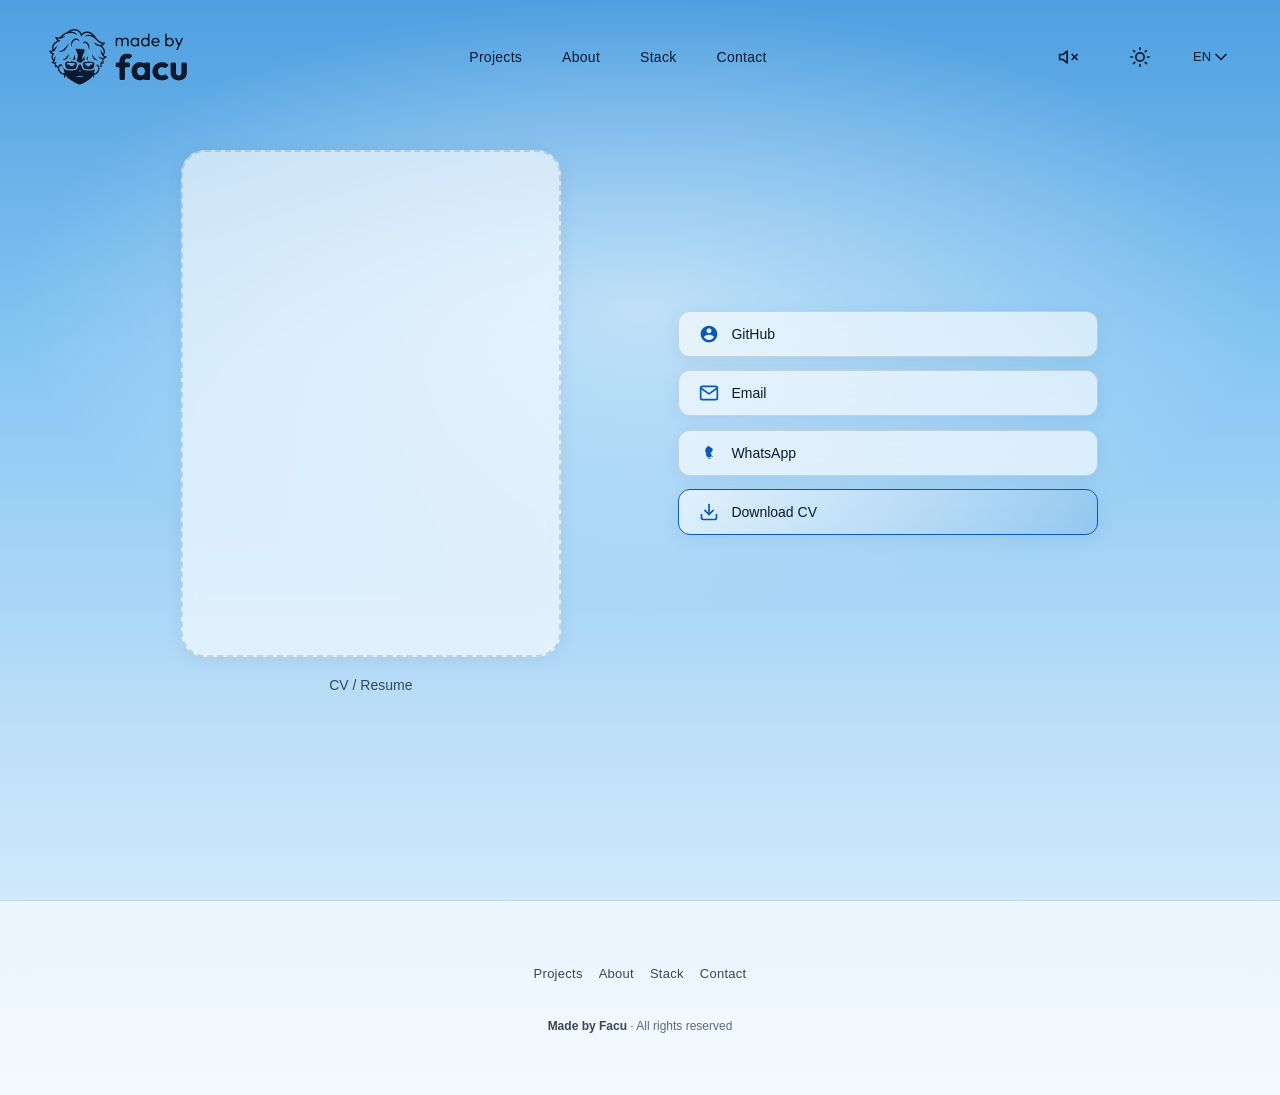
==== commit 17e9a7fb: "feat: modo claro rediseñado, intro una vez por sesión, accesibilidad/SEO y limpieza - Modo claro: ci" ====
--- a/contacto.html
+++ b/contacto.html
@@ -1,90 +1,36 @@
 <!doctype html>
-<html lang="es" class="no-js">
+<html lang="es" class="no-js" data-page="contact">
 <head>
   <meta charset="utf-8">
   <meta name="viewport" content="width=device-width, initial-scale=1">
-  <title>Contacto — Facu</title>
-  <meta name="description" content="Contacta conmigo: GitHub, Email, WhatsApp.">
+  <title>Contacto — Facundo Cabrera</title>
+  <meta name="description" content="Contactá a Facundo Cabrera: GitHub, email y WhatsApp.">
   <meta name="theme-color" content="#0a0a0a">
+  <meta property="og:type" content="website">
+  <meta property="og:site_name" content="Facundo Cabrera">
+  <meta property="og:title" content="Contacto — Facundo Cabrera">
+  <meta property="og:description" content="Contactá a Facundo Cabrera: GitHub, email y WhatsApp.">
+  <meta property="og:image" content="https://facucabrerautn-maker.github.io/mi-portafolio/assets/og-image.jpg">
+  <meta property="og:locale" content="es_AR">
+  <meta name="twitter:card" content="summary_large_image">
   <link rel="icon" href="assets/favicon.png" type="image/png">
   <script>document.documentElement.className = 'js';</script>
+  <script src="js/layout.js"></script>
   <link rel="stylesheet" href="css/styles.css">
 </head>
 <body>
-
-  <!-- Pantalla de carga -->
-  <div class="loader" id="loader">
-    <p class="sr-only" role="status">Cargando… Made by Facu</p>
-    <div class="loader__stage" aria-hidden="true">
-      <svg class="loader__logo" viewBox="0 0 1515 623" focusable="false"></svg>
-    </div>
-    <button class="loader__skip" type="button">Saltar intro</button>
-  </div>
-
-  <!-- Cabecera fija -->
-  <header class="site-header" id="site-header" role="banner">
-    <div class="site-header__inner">
-      <a class="site-header__brand" href="index.html" aria-label="Facu — Inicio">
-        <svg class="site-header__logo" viewBox="0 0 1515 623" focusable="false" aria-hidden="true"></svg>
-      </a>
-
-      <nav class="site-header__nav" aria-label="Navegación principal">
-        <ul class="site-header__list" role="list">
-          <li><a class="site-header__link" href="index.html#proyectos" data-i18n="nav.projects">Proyectos</a></li>
-          <li><a class="site-header__link" href="sobre-mi.html" data-i18n="nav.about">Sobre mí</a></li>
-          <li><a class="site-header__link" href="stack.html" data-i18n="nav.stack">Stack</a></li>
-          <li><a class="site-header__link" href="contacto.html" data-i18n="nav.contact" aria-current="page">Contacto</a></li>
-        </ul>
-      </nav>
-
-      <div class="site-header__actions" role="group" aria-label="Controles del sitio">
-        <button class="site-header__btn site-header__btn--sound" type="button" aria-label="Activar/desactivar sonidos" aria-pressed="false" data-sound-btn>
-          <svg class="site-header__icon site-header__icon--sound" aria-hidden="true" viewBox="0 0 24 24" fill="none" stroke="currentColor" stroke-width="2" stroke-linecap="round" stroke-linejoin="round" width="20" height="20">
-            <path class="sound-body" d="M11 5L6 9H2v6h4l5 4V5z"></path>
-            <path class="sound-wave sound-wave-1" d="M15.54 8.46a5 5 0 0 1 0 7.07"></path>
-            <path class="sound-wave sound-wave-2" d="M19.07 4.93a10 10 0 0 1 0 14.14"></path>
-            <g class="sound-x">
-              <line class="sound-x-1" pathLength="1" x1="23" y1="9" x2="17" y2="15"></line>
-              <line class="sound-x-2" pathLength="1" x1="17" y1="9" x2="23" y2="15"></line>
-            </g>
-          </svg>
-        </button>
-
-        <button class="site-header__btn site-header__btn--theme" type="button" aria-label="Cambiar a modo claro" aria-pressed="false" data-theme-btn>
-          <svg class="site-header__icon site-header__icon--sun" aria-hidden="true" viewBox="0 0 24 24" fill="none" stroke="currentColor" stroke-width="2" stroke-linecap="round" stroke-linejoin="round" width="20" height="20">
-            <circle cx="12" cy="12" r="5"></circle>
-            <line x1="12" y1="1" x2="12" y2="3"></line>
-            <line x1="12" y1="21" x2="12" y2="23"></line>
-            <line x1="4.22" y1="4.22" x2="5.64" y2="5.64"></line>
-            <line x1="18.36" y1="18.36" x2="19.78" y2="19.78"></line>
-            <line x1="1" y1="12" x2="3" y2="12"></line>
-            <line x1="21" y1="12" x2="23" y2="12"></line>
-            <line x1="4.22" y1="19.78" x2="5.64" y2="18.36"></line>
-            <line x1="18.36" y1="5.64" x2="19.78" y2="4.22"></line>
-          </svg>
-          <svg class="site-header__icon site-header__icon--moon" aria-hidden="true" viewBox="0 0 24 24" fill="none" stroke="currentColor" stroke-width="2" stroke-linecap="round" stroke-linejoin="round" width="20" height="20">
-            <path d="M21 12.79A9 9 0 1 1 11.21 3 7 7 0 0 0 21 12.79z"></path>
-          </svg>
-        </button>
-
-        <button class="site-header__btn site-header__btn--lang" type="button" aria-label="Cambiar idioma" aria-pressed="false" data-lang-btn>
-          <span class="site-header__lang-text" data-i18n="lang.current">ES</span>
-          <svg class="site-header__icon" aria-hidden="true" viewBox="0 0 24 24" fill="none" stroke="currentColor" stroke-width="2" stroke-linecap="round" stroke-linejoin="round" width="16" height="16">
-            <path d="M6 9l6 6 6-6"></path>
-          </svg>
-        </button>
-      </div>
-    </div>
-  </header>
+  <site-loader></site-loader>
+  <site-header></site-header>
 
   <main id="contacto" tabindex="-1">
 
-    <!-- Cielo unificado: estrellas (dark) / nubes (light) — js/sky.js -->
+    <!-- Cielo unificado: estrellas (oscuro) / nubes (claro) — js/sky.js -->
     <canvas class="site-sky" id="sky" aria-hidden="true"></canvas>
 
     <!-- Contacto -->
-    <section class="contact-page" aria-label="Contacto">
+    <section class="contact-page" aria-labelledby="contact-title">
       <div class="contact-page__inner">
+        <h1 class="sr-only" id="contact-title" data-i18n="contact.title">Contacto</h1>
         <div class="contact-page__layout">
           <!-- Lado izquierdo: placeholder CV -->
           <div class="contact-page__cv-placeholder" aria-hidden="true">
@@ -95,12 +41,12 @@
           </div>
 
           <!-- Lado derecho: cápsulas de contacto en pila -->
-          <div class="contact-page__actions" role="list" aria-label="Métodos de contacto">
+          <div class="contact-page__actions" data-i18n-label="a11y.contactMethods" aria-label="Métodos de contacto">
             <div class="contact-page__links">
               <!-- Se llena dinámicamente desde js/contact-page.js -->
             </div>
             <!-- Cápsula extra: Descargar CV (placeholder) -->
-            <a class="contact-page__link contact-page__link--cv" href="#" aria-label="Descargar CV">
+            <a class="contact-page__link contact-page__link--cv" href="#" data-i18n-label="contact.downloadCv" aria-label="Descargar CV">
               <span class="contact-page__icon" aria-hidden="true">
                 <svg viewBox="0 0 24 24" fill="none" stroke="currentColor" stroke-width="2" stroke-linecap="round" stroke-linejoin="round"><path d="M21 15v4a2 2 0 0 1-2 2H5a2 2 0 0 1-2-2v-4"/><polyline points="7 10 12 15 17 10"/><line x1="12" y1="15" x2="12" y2="3"/></svg>
               </span>
@@ -111,30 +57,15 @@
       </div>
     </section>
 
-    <!-- Footer genérico con navegación -->
-    <footer class="site-footer" role="contentinfo">
-      <div class="site-footer__inner">
-        <nav class="site-footer__nav" aria-label="Navegación del pie de página">
-          <ul class="site-footer__list" role="list">
-            <li><a class="site-footer__link" href="index.html#proyectos" data-i18n="nav.projects">Proyectos</a></li>
-            <li><a class="site-footer__link" href="sobre-mi.html" data-i18n="nav.about">Sobre mí</a></li>
-            <li><a class="site-footer__link" href="stack.html" data-i18n="nav.stack">Stack</a></li>
-            <li><a class="site-footer__link" href="contacto.html" data-i18n="nav.contact" aria-current="page">Contacto</a></li>
-          </ul>
-        </nav>
-        <p class="site-footer__copy" aria-hidden="true">
-          <span class="footer-brand">Made by Facu</span> · <span data-i18n="footer.rights">Todos los derechos reservados</span>
-        </p>
-      </div>
-    </footer>
+    <site-footer></site-footer>
 
   </main>
 
+  <script src="js/i18n.js"></script>
   <script src="assets/logo-paths.js"></script>
   <script src="js/loader.js"></script>
   <script src="js/sky.js"></script>
   <script src="js/contact-page.js"></script>
   <script src="js/site-header.js"></script>
-  <script src="js/i18n.js"></script>
 </body>
 </html>
--- a/css/styles.css
+++ b/css/styles.css
@@ -18,92 +18,58 @@
   --ease: cubic-bezier(0.37, 0, 0.63, 1); /* easeInOutSine */
 }
 
-/* Light mode variables - se aplican con clase .light-mode en <html> */
+/* Light mode variables - se aplican con clase .light-mode en <html>.
+   Cielo diurno azul: el texto es oscuro (#0b1a2f) y las tarjetas son cristal blanco,
+   así el contraste se mantiene alto sobre cualquier parte del degradé. */
 html.light-mode {
-  --bg: #fafafa;
+  --bg: #dcecfb;
   --bg-elevated: #ffffff;
-  --fg: #111111;
-  --muted: #555555;
-  --accent: #0066cc;
-  --accent-rgb: 0, 102, 204;
-  --accent-dim: rgba(0, 102, 204, 0.1);
-  --border: rgba(0, 0, 0, 0.1);
-  --border-strong: rgba(0, 0, 0, 0.15);
-  --card-bg: rgba(0, 0, 0, 0.02);
-  --card-hover: rgba(0, 0, 0, 0.04);
-  --shadow: rgba(0, 0, 0, 0.1);
+  --fg: #0b1a2f;
+  --muted: #34475f;
+  --accent: #0a58b8;
+  --accent-rgb: 10, 88, 184;
+  --accent-dim: rgba(10, 88, 184, 0.12);
+  --border: rgba(11, 26, 47, 0.14);
+  --border-strong: rgba(11, 26, 47, 0.26);
+  --card-bg: rgba(255, 255, 255, 0.62);
+  --card-hover: rgba(255, 255, 255, 0.82);
+  --shadow: rgba(20, 60, 110, 0.18);
   color-scheme: light;
 }
 
-html.light-mode .work {
-  background:
-    /* Puntos sutiles consistentes con #inicio */
-    radial-gradient(rgba(0, 0, 0, 0.015) 0.5px, transparent 0.7px) 0 0 / 8px 8px,
-    /* Continuación suave del cielo diurno — sin banda azul */
-    linear-gradient(
-      to bottom,
-      #faf9f5 0%,
-      #faf9f5 calc(100% - 100vh + 120px),
-      #f5f0e8 100%
-    ),
-    var(--bg);
-}
-
-/* Light mode adjustments for home section (portada) */
+/* Portada en modo claro */
 html.light-mode .home__ornament {
-  color: #0066cc;
+  color: var(--accent);
 }
 html.light-mode .home__ornament svg {
-  filter: drop-shadow(0 0 8px rgba(0, 102, 204, 0.5));
+  filter: drop-shadow(0 0 8px rgba(255, 255, 255, 0.8));
 }
 html.light-mode .home__message {
-  color: #111111;
-  text-shadow: 0 2px 40px rgba(0, 102, 204, 0.15);
+  color: var(--fg);
+  text-shadow: 0 1px 28px rgba(255, 255, 255, 0.6);
 }
 html.light-mode .home__message em {
-  color: #0066cc;
-  text-shadow: 0 0 32px rgba(0, 102, 204, 0.25), 0 2px 40px rgba(0, 102, 204, 0.15);
-}
-
-/* Light mode: site-logo (esquina superior izquierda) */
-html.light-mode .site-logo__svg {
-  filter: drop-shadow(0 4px 16px rgba(0, 0, 0, 0.15));
-}
-
-/* Light mode: logo del header y esquina — las gafas/ojos son recortes (evenodd),
-   en modo claro se ven negros. Solución: trazo blanco fino para definir los recortes. */
-html.light-mode .site-logo__svg .logo-fill,
+  color: var(--accent);
+}
+
+/* Logo (esquina y cabecera): un trazo claro fino define los recortes (gafas/ojos) */
+
 html.light-mode .site-header__logo .logo-fill {
-  stroke: #fafafa;
+  stroke: rgba(255, 255, 255, 0.9);
   stroke-width: 1.5;
   paint-order: stroke fill;
 }
 
-/* Light mode: personaje hero — la máscara usa transparent que en modo claro muestra blanco.
-   Añadimos un pseudo-elemento con gradiente cálido detrás para que el fade sea coherente. */
-html.light-mode .home__character::before {
-  content: '';
-  position: absolute;
-  inset: 0;
-  z-index: -1;
-  background: linear-gradient(to right, #fdf8f0 0%, #fdf8f0 25%, transparent 40%);
-  pointer-events: none;
-}
-
-/* Light mode: header buttons - iconos usan currentColor así que heredan var(--fg) */
 html.light-mode .site-header__btn {
   color: var(--fg);
 }
 
-/* Light mode: loader skip button border */
 html.light-mode .loader__skip {
   border-color: var(--border);
 }
 html.light-mode .loader__skip:hover {
   border-color: var(--border-strong);
 }
-
-/* Light mode: mobile menu background handled by var(--bg-elevated) */
 
 *,
 *::before,
@@ -123,11 +89,9 @@
   }
 }
 
-/* Fondo unificado: UN solo gradiente continuo detrás de Inicio y Proyectos.
-   Va sobre todo el <main> (y no sobre cada sección) para que no haya costura entre ambas.
+/* Fondo unificado: UN solo gradiente continuo sobre todo el <main> (portada + proyectos),
+   para que no haya costura entre secciones.
    Paleta: #071B3A (bordes, oscuro) → #75DCFF (centro, brillante).
-   El centro del radial está en la portada (50% 30% de #inicio), NO en la costura,
-   así la sección de proyectos no se ve más clara que la portada.
    La capa "portada" oscurece SOLO la zona de la portada para contraste del texto. */
 #inicio {
   position: relative;
@@ -142,163 +106,37 @@
     ),
     linear-gradient(rgba(10, 10, 10, 0.35), rgba(10, 10, 10, 0.35)),                  /* oscurece global */
     radial-gradient(
-      ellipse 85% 60% at 50% 30%,           /* centro en la portada, no en la costura */
-      #75DCFF 0%,
-      #54CCFA 11%,
-      #36B9F5 22%,
-      #20A6F0 33%,
-      #168FE5 44%,
-      #1678D2 55%,
-      #145DA8 66%,
-      #10447F 77%,
-      #0A2D5E 88%,
-      #071B3A 100%
+      ellipse 85% 60% at 50% 30%,
+      #75DCFF 0%, #54CCFA 11%, #36B9F5 22%, #20A6F0 33%, #168FE5 44%,
+      #1678D2 55%, #145DA8 66%, #10447F 77%, #0A2D5E 88%, #071B3A 100%
     ),
     var(--bg);
 }
 
-/* Light mode: fondo de #inicio adaptado — cielo diurno cálido */
-html.light-mode #inicio {
-  background:
-    /* Puntos sutiles de "polvo/atmósfera" */
-    radial-gradient(rgba(0, 0, 0, 0.015) 0.5px, transparent 0.7px) 0 0 / 8px 8px,
-    /* Gradiente de cielo diurno: horizonte más cálido, cenit más frío */
-    linear-gradient(
-      to bottom,
-      /* Zona portada: tono cálido suave */
-      #fdf8f0 0%,
-      #fdf8f0 calc(100% - 100vh - 20px),
-      /* Transición hacia proyectos */
-      #f5f0e8 calc(100% - 100vh + 40px),
-      /* Zona proyectos: neutro cálido */
-      #faf9f5 calc(100% - 100vh + 120px),
-      #faf9f5 100%
-    ),
-    /* Halo central suave (detrás del texto, no compite) */
-    radial-gradient(
-      ellipse 85% 55% at 50% 35%,
-      rgba(255, 240, 220, 0.6) 0%,
-      rgba(250, 230, 200, 0.3) 25%,
-      rgba(245, 220, 180, 0.1) 50%,
-      transparent 70%
-    ),
-    var(--bg);
-}
-
-/* Fondo nocturno para página Sobre mí — gradiente radial azul PROFUNDO (legible) */
-#sobre-mi {
-  position: relative;
-  background:
-    radial-gradient(rgba(255, 255, 255, 0.02) 0.5px, transparent 0.7px) 0 0 / 8px 8px,
-    radial-gradient(
-      ellipse 85% 60% at 50% 35%,
-      #1a3a5c 0%,      /* azul muy oscuro - casi negro */
-      #14304a 15%,
-      #0e2638 30%,
-      #0a1e2e 45%,
-      #071824 60%,
-      #05121a 75%,
-      #030c12 85%,
-      #02080c 95%,
-      #010406 100%     /* negro puro en los bordes */
-    ),
-    var(--bg);
-}
-
-/* Light mode: fondo diurno cálido para Sobre mí */
-html.light-mode #sobre-mi {
-  background:
-    radial-gradient(rgba(0, 0, 0, 0.015) 0.5px, transparent 0.7px) 0 0 / 8px 8px,
-    linear-gradient(
-      to bottom,
-      #fdf8f0 0%,
-      #f5f0e8 50%,
-      #faf9f5 100%
-    ),
-    radial-gradient(
-      ellipse 85% 55% at 50% 35%,
-      rgba(255, 240, 220, 0.5) 0%,
-      rgba(250, 230, 200, 0.25) 30%,
-      transparent 65%
-    ),
-    var(--bg);
-}
-
-/* Fondo nocturno para página Stack — mismo que #sobre-mi */
-#stack {
-  position: relative;
-  background:
-    radial-gradient(rgba(255, 255, 255, 0.02) 0.5px, transparent 0.7px) 0 0 / 8px 8px,
-    radial-gradient(
-      ellipse 85% 60% at 50% 35%,
-      #1a3a5c 0%,
-      #14304a 15%,
-      #0e2638 30%,
-      #0a1e2e 45%,
-      #071824 60%,
-      #05121a 75%,
-      #030c12 85%,
-      #02080c 95%,
-      #010406 100%
-    ),
-    var(--bg);
-}
-
-/* Light mode: fondo diurno cálido para Stack */
-html.light-mode #stack {
-  background:
-    radial-gradient(rgba(0, 0, 0, 0.015) 0.5px, transparent 0.7px) 0 0 / 8px 8px,
-    linear-gradient(
-      to bottom,
-      #fdf8f0 0%,
-      #f5f0e8 50%,
-      #faf9f5 100%
-    ),
-    radial-gradient(
-      ellipse 85% 55% at 50% 35%,
-      rgba(255, 240, 220, 0.5) 0%,
-      rgba(250, 230, 200, 0.25) 30%,
-      transparent 65%
-    ),
-    var(--bg);
-}
-
-/* Fondo nocturno para página Contacto — mismo que #sobre-mi y #stack */
+/* Páginas interiores (Sobre mí, Stack, Contacto): azul profundo → negro en los bordes */
+#sobre-mi,
+#stack,
 #contacto {
   position: relative;
   background:
     radial-gradient(rgba(255, 255, 255, 0.02) 0.5px, transparent 0.7px) 0 0 / 8px 8px,
     radial-gradient(
       ellipse 85% 60% at 50% 35%,
-      #1a3a5c 0%,
-      #14304a 15%,
-      #0e2638 30%,
-      #0a1e2e 45%,
-      #071824 60%,
-      #05121a 75%,
-      #030c12 85%,
-      #02080c 95%,
-      #010406 100%
+      #1a3a5c 0%, #14304a 15%, #0e2638 30%, #0a1e2e 45%, #071824 60%,
+      #05121a 75%, #030c12 85%, #02080c 95%, #010406 100%
     ),
     var(--bg);
 }
 
-/* Light mode: fondo diurno cálido para Contacto */
+/* Modo claro: un único cielo diurno para TODAS las páginas.
+   Cenit azul → horizonte casi blanco, más un halo luminoso detrás del contenido. */
+html.light-mode #inicio,
+html.light-mode #sobre-mi,
+html.light-mode #stack,
 html.light-mode #contacto {
   background:
-    radial-gradient(rgba(0, 0, 0, 0.015) 0.5px, transparent 0.7px) 0 0 / 8px 8px,
-    linear-gradient(
-      to bottom,
-      #fdf8f0 0%,
-      #f5f0e8 50%,
-      #faf9f5 100%
-    ),
-    radial-gradient(
-      ellipse 85% 55% at 50% 35%,
-      rgba(255, 240, 220, 0.5) 0%,
-      rgba(250, 230, 200, 0.25) 30%,
-      transparent 65%
-    ),
+    radial-gradient(ellipse 70% 40% at 50% 28%, rgba(255, 255, 255, 0.5) 0%, transparent 70%),
+    linear-gradient(to bottom, #4f9fe0 0%, #86c6f3 32%, #bfe0f9 68%, #e6f3fd 100%),
     var(--bg);
 }
 
@@ -328,62 +166,6 @@
   clip: rect(0, 0, 0, 0);
   white-space: nowrap;
   border: 0;
-}
-
-/* ==========================================================================
-   Logo del sitio (esquina superior izquierda) — logo + "Made by Facu"
-   ========================================================================== */
-.site-logo {
-  position: fixed;
-  top: clamp(16px, 3vw, 28px);
-  left: clamp(16px, 3vw, 28px);
-  z-index: 100;
-  display: block;
-  opacity: 0.7;
-  transition: opacity 0.3s var(--ease), transform 0.3s var(--ease);
-  pointer-events: auto;
-  text-decoration: none;
-}
-
-.site-logo:hover,
-.site-logo:focus-visible {
-  opacity: 1;
-  transform: scale(1.02);
-}
-
-.site-logo:focus-visible {
-  outline: 2px solid var(--fg);
-  outline-offset: 6px;
-  border-radius: 8px;
-}
-
-.site-logo__svg {
-  display: block;
-  width: clamp(120px, 12vw, 170px);
-  height: auto;
-  filter: drop-shadow(0 4px 16px rgba(0, 0, 0, 0.35));
-}
-
-/* Paths del logo (se inyectan desde logo-paths.js) */
-.site-logo__svg .logo-fill {
-  fill: var(--fg);
-  fill-rule: evenodd;
-}
-
-/* Ocultar logo durante la carga para que no se superponga */
-.js body:not(.is-ready) .site-logo {
-  opacity: 0;
-  pointer-events: none;
-}
-
-@media (prefers-reduced-motion: reduce) {
-  .site-logo {
-    transition: none;
-  }
-  .site-logo:hover,
-  .site-logo:focus-visible {
-    transform: none;
-  }
 }
 
 /* ==========================================================================
@@ -547,7 +329,7 @@
 }
 
 /* ==========================================================================
-   Inicio (portada): cielo estrellado + mensaje centrado + personaje abajo a la derecha
+   Inicio (portada): mensaje centrado + personaje abajo a la derecha
    ========================================================================== */
 @font-face {
   font-family: "Instrument Serif";
@@ -573,7 +355,7 @@
   min-height: 100vh;
   min-height: 100dvh;
   padding: 0 clamp(20px, 6vw, 80px);
-  /* overflow: hidden eliminado: la máscara del canvas (.home__sky) ya hace el fade suave.
+  /* overflow: hidden eliminado: el cielo es un canvas absoluto (.site-sky).
      Así el fondo degradado de #inicio se ve continuo sin corte brusco. */
   outline: none;
 }
@@ -661,7 +443,7 @@
 }
 
 /* Aparecen con un fundido suave cuando termina la intro: primero el cielo, después el texto */
-.js .home__sky,
+
 .js .home__ornament,
 .js .home__message,
 .js .home__character img {
@@ -671,11 +453,6 @@
 .js .home__message {
   transform: translateY(18px);
   filter: blur(8px);
-}
-
-.is-ready .home__sky {
-  opacity: 1;
-  transition: opacity 2200ms var(--ease);
 }
 
 .is-ready .home__ornament {
@@ -715,7 +492,7 @@
     filter: none;
   }
 
-  .is-ready .home__sky,
+  
   .is-ready .home__ornament,
   .is-ready .home__message,
   .is-ready .home__character img {
@@ -736,101 +513,16 @@
   background: transparent;
 }
 
-.stack__inner {
-  max-width: 1000px;
-  margin: 0 auto;
-}
-
-.stack__title {
-  margin: 0 0 0.5rem;
-  font-size: clamp(1.75rem, 3.5vw, 2.5rem);
-  font-weight: 700;
-  line-height: 1.1;
-  letter-spacing: -0.02em;
-  text-align: center;
-}
-
-.stack__subtitle {
-  margin: 0 0 3rem;
-  font-size: clamp(1rem, 1.2vw, 1.125rem);
-  color: var(--muted);
-  text-align: center;
-}
-
-.stack__categories {
-  display: flex;
-  flex-direction: column;
-  gap: clamp(2rem, 4vw, 3rem);
-}
-
-.stack__category {
-  display: flex;
-  flex-direction: column;
-  gap: 1rem;
-}
-
-.stack__category-title {
-  margin: 0;
-  font-size: clamp(0.875rem, 1vw, 1rem);
-  font-weight: 600;
-  letter-spacing: 0.1em;
-  text-transform: uppercase;
-  color: var(--accent);
-  text-align: center;
-}
-
-.stack__items {
-  display: flex;
-  flex-wrap: wrap;
-  justify-content: center;
-  gap: clamp(0.75rem, 1.5vw, 1.25rem);
-}
-
-.stack__item {
-  display: inline-flex;
-  align-items: center;
-  gap: 0.5rem;
-  padding: 0.625rem 1rem;
-  font-size: clamp(0.8125rem, 0.9vw, 0.9375rem);
-  font-weight: 500;
-  color: var(--fg);
-  background: var(--card-bg);
-  border: 1px solid var(--border);
-  border-radius: 999px;
-  transition: all 0.2s var(--ease);
-  white-space: nowrap;
-}
-
-.stack__item:hover {
-  background: var(--card-hover);
-  border-color: var(--border-strong);
-  transform: translateY(-2px);
-  box-shadow: 0 8px 24px var(--shadow);
-}
-
-.stack__item svg {
-  width: 1.125rem;
-  height: 1.125rem;
-  flex-shrink: 0;
-  color: var(--accent);
-}
-
 @media (max-width: 600px) {
   .stack {
     padding: clamp(60px, 10vh, 96px) clamp(16px, 5vw, 32px);
   }
 
-  .stack__subtitle {
-    margin-bottom: 2rem;
-  }
-
-  .stack__categories {
-    gap: clamp(1.5rem, 3vw, 2rem);
-  }
-
-  .stack__items {
-    gap: 0.5rem;
-  }
+  
+
+  
+
+  
 }
 
 /* ==========================================================================
@@ -940,7 +632,6 @@
   color: var(--muted);
 }
 
-
 /* ==========================================================================
    Páginas separadas: Sobre mí, Stack, Contacto
    ========================================================================== */
@@ -1116,7 +807,7 @@
 
 /* Light mode adjustments para about-page */
 html.light-mode .about-page__name {
-  text-shadow: 0 4px 60px rgba(0, 102, 204, 0.15);
+  text-shadow: 0 2px 40px rgba(255, 255, 255, 0.55);
 }
 
 html.light-mode .about-page__character-spacer {
@@ -1128,27 +819,6 @@
 html.light-mode .about-page__character-spacer::before {
   background: linear-gradient(90deg, transparent, var(--accent), transparent);
   opacity: 0.4;
-}
-
-/* --- Stack (página) --- */
-.stack-page__header {
-  text-align: center;
-  margin-bottom: clamp(40px, 6vh, 60px);
-}
-
-.stack-page__title {
-  margin: 0 0 0.75rem;
-  font-size: clamp(2rem, 4vw, 3rem);
-  font-weight: 700;
-  line-height: 1.15;
-  letter-spacing: -0.02em;
-  color: var(--fg);
-}
-
-.stack-page__subtitle {
-  margin: 0;
-  font-size: clamp(1rem, 1.2vw, 1.125rem);
-  color: var(--muted);
 }
 
 /* --- Stack (página) Bent Grid --- */
@@ -1274,8 +944,17 @@
   border-color: var(--accent);
 }
 
+html.light-mode .stack-page__card,
+html.light-mode .stack-page__badge,
+html.light-mode .contact-page__link,
+html.light-mode .contact-page__cv-image {
+  -webkit-backdrop-filter: blur(10px);
+  backdrop-filter: blur(10px);
+  box-shadow: 0 4px 18px rgba(20, 60, 110, 0.08);
+}
+
 html.light-mode .stack-page__badge {
-  background: var(--bg-elevated);
+  background: rgba(255, 255, 255, 0.8);
   border-color: var(--border);
 }
 
@@ -1508,13 +1187,6 @@
   }
 }
 
-/* Light mode adjustments for interior pages — stack & contacto */
-html.light-mode .stack-page__character-spacer,
-html.light-mode .stack-page__name {
-  text-shadow: 0 4px 60px rgba(0, 102, 204, 0.15);
-}
-
-
 /* ==========================================================================
    Sitio Header (fijo en la parte superior) — transparente
    ========================================================================== */
@@ -1529,9 +1201,17 @@
   transition: background 0.3s var(--ease);
 }
 
-html.light-mode .site-header {
-  background: transparent;
-  border-color: transparent;
+/* Al hacer scroll la cabecera gana un fondo esmerilado para que nav y botones sigan legibles
+   sobre cualquier contenido (carrete, pasto, tarjetas). */
+.site-header.is-scrolled {
+  background: rgba(10, 10, 10, 0.6);
+  -webkit-backdrop-filter: blur(14px) saturate(1.4);
+  backdrop-filter: blur(14px) saturate(1.4);
+  border-bottom: 1px solid var(--border);
+}
+html.light-mode .site-header.is-scrolled {
+  background: rgba(255, 255, 255, 0.72);
+  box-shadow: 0 6px 24px var(--shadow);
 }
 
 .site-header__inner {
@@ -1805,7 +1485,9 @@
 
 /* Light mode: footer con fondo elevado sutil para separar del body */
 html.light-mode .site-footer {
-  background: var(--bg-elevated);
+  background: rgba(255, 255, 255, 0.55);
+  -webkit-backdrop-filter: blur(10px);
+  backdrop-filter: blur(10px);
 }
 
 .site-footer__inner {
@@ -1881,7 +1563,7 @@
 }
 
 html.light-mode .site-footer__copy {
-  opacity: 0.7;
+  color: var(--muted);
 }
 
 @media (max-width: 600px) {
@@ -1897,3 +1579,36 @@
     gap: clamp(12px, 2.5vw, 16px) clamp(8px, 2vw, 12px);
   }
 }
+
+/* Los elementos de js/layout.js no generan caja propia */
+site-loader,
+site-header,
+site-footer {
+  display: contents;
+}
+
+/* Navegando entre páginas (intro ya vista): la portada aparece rápido */
+.intro-skipped .is-ready .home__ornament,
+.intro-skipped .is-ready .home__message,
+.intro-skipped .is-ready .home__character img {
+  transition-duration: 500ms;
+  transition-delay: 0ms;
+}
+
+/* Enlace "saltar al contenido": visible solo al enfocarlo con teclado */
+.skip-link {
+  position: fixed;
+  top: 8px;
+  left: 8px;
+  z-index: 2000;
+  padding: 0.6rem 1rem;
+  border-radius: 8px;
+  background: var(--fg);
+  color: var(--bg);
+  font-weight: 600;
+  text-decoration: none;
+  transform: translateY(-200%);
+}
+.skip-link:focus {
+  transform: none;
+}
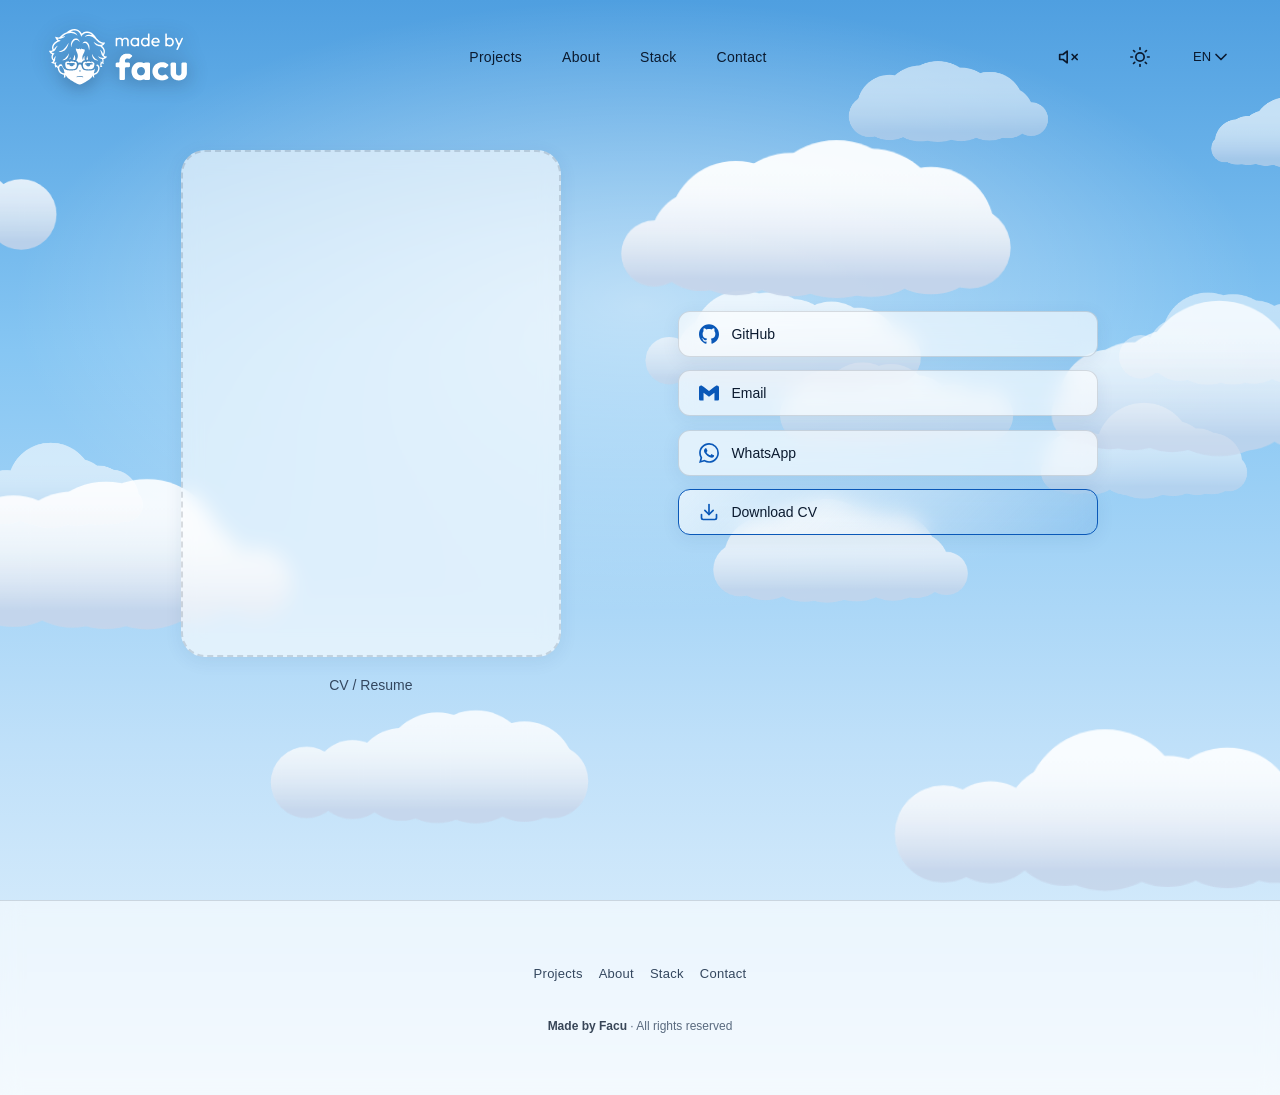
==== commit ea22dbce: "feat: íconos de marca para stack y contacto; MySQL reemplaza a SQLModel - Nuevo js/icons.js con los " ====
--- a/contacto.html
+++ b/contacto.html
@@ -62,6 +62,7 @@
   </main>
 
   <script src="js/i18n.js"></script>
+  <script src="js/icons.js"></script>
   <script src="assets/logo-paths.js"></script>
   <script src="js/loader.js"></script>
   <script src="js/sky.js"></script>
--- a/css/styles.css
+++ b/css/styles.css
@@ -52,16 +52,17 @@
   color: var(--accent);
 }
 
-/* Logo (esquina y cabecera): un trazo claro fino define los recortes (gafas/ojos) */
-
-html.light-mode .site-header__logo .logo-fill {
-  stroke: rgba(255, 255, 255, 0.9);
-  stroke-width: 1.5;
-  paint-order: stroke fill;
-}
-
 html.light-mode .site-header__btn {
   color: var(--fg);
+}
+
+/* Logo siempre blanco: en modo claro se apoya en el cielo azul y una sombra suave */
+html.light-mode .loader {
+  background: linear-gradient(to bottom, #4f9fe0, #86c6f3);
+}
+html.light-mode .loader__logo,
+html.light-mode .site-header__logo {
+  filter: drop-shadow(0 2px 10px rgba(11, 26, 47, 0.45));
 }
 
 html.light-mode .loader__skip {
@@ -89,31 +90,13 @@
   }
 }
 
-/* Fondo unificado: UN solo gradiente continuo sobre todo el <main> (portada + proyectos),
-   para que no haya costura entre secciones.
-   Paleta: #071B3A (bordes, oscuro) → #75DCFF (centro, brillante).
-   La capa "portada" oscurece SOLO la zona de la portada para contraste del texto. */
+/* Fondo oscuro único para TODAS las páginas (portada + proyectos incluidos):
+   azul profundo en el centro → casi negro en los bordes. */
 #inicio {
-  position: relative;
   outline: none;
-  background:
-    radial-gradient(rgba(255, 255, 255, 0.03) 0.5px, transparent 0.7px) 0 0 / 6px 6px, /* puntos sutiles */
-    linear-gradient(                                                                   /* portada */
-      to bottom,
-      rgba(3, 14, 42, 0.5) 0,
-      rgba(3, 14, 42, 0.5) calc(100% - 100vh - 20px),
-      rgba(3, 14, 42, 0) calc(100% - 100vh + 120px)
-    ),
-    linear-gradient(rgba(10, 10, 10, 0.35), rgba(10, 10, 10, 0.35)),                  /* oscurece global */
-    radial-gradient(
-      ellipse 85% 60% at 50% 30%,
-      #75DCFF 0%, #54CCFA 11%, #36B9F5 22%, #20A6F0 33%, #168FE5 44%,
-      #1678D2 55%, #145DA8 66%, #10447F 77%, #0A2D5E 88%, #071B3A 100%
-    ),
-    var(--bg);
-}
-
-/* Páginas interiores (Sobre mí, Stack, Contacto): azul profundo → negro en los bordes */
+}
+
+#inicio,
 #sobre-mi,
 #stack,
 #contacto {
@@ -227,7 +210,7 @@
 /* Contornos que se dibujan */
 .loader__logo .stroke {
   fill: none;
-  stroke: var(--fg);
+  stroke: #fff;
   stroke-width: 4;
   stroke-linecap: round;
   stroke-linejoin: round;
@@ -262,7 +245,7 @@
 
 /* Relleno que aparece cuando todos los contornos terminaron */
 .loader__logo .fill {
-  fill: var(--fg);
+  fill: #fff;
   fill-rule: evenodd;
   opacity: 0;
 }
@@ -425,17 +408,18 @@
    Fade sutil SOLO en el borde izquierdo (césped→cielo), personaje 100% visible. */
 .home__character {
   position: absolute;
-  right: 0;
-  bottom: 0;
+  right: clamp(8px, 3vw, 56px);
+  bottom: clamp(8px, 2vh, 24px);   /* la isla flotante queda ENTERA dentro de la portada: sin cortes al scrollear */
   z-index: 1;
-  width: min(62vw, 880px);
+  width: min(40vw, 560px);
   margin: 0;
   pointer-events: none;
-  /* Máscara: fade horizontal suave en el 25% izquierdo; resto 100% opaco */
-  -webkit-mask-image: linear-gradient(to right, transparent 0%, #000 25%, #000 100%);
-  mask-image: linear-gradient(to right, transparent 0%, #000 25%, #000 100%);
-}
-
+  animation: island-float 7s ease-in-out infinite;
+}
+@keyframes island-float {
+  0%, 100% { transform: translateY(0); }
+  50% { transform: translateY(-10px); }
+}
 .home__character img {
   display: block;
   width: 100%;
@@ -474,19 +458,22 @@
 
 @media (max-width: 860px) {
   .home__character {
-    width: min(100vw, 700px);
+    width: min(80vw, 560px);
   }
 }
 
 @media (max-width: 600px) {
-  /* En pantallas angostas el personaje se agranda un poco y se recorta por el borde derecho */
   .home__character {
-    width: 112vw;
-    right: -6vw;
+    width: 92vw;
+    right: 4vw;
   }
 }
 
 @media (prefers-reduced-motion: reduce) {
+  .home__character {
+    animation: none;
+  }
+
   .js .home__message {
     transform: none;
     filter: none;
@@ -533,7 +520,8 @@
   min-height: 100vh;
   min-height: 100dvh;
   padding-top: clamp(80px, 12vh, 120px);  /* espacio para header fijo */
-  scroll-margin-top: clamp(80px, 12vh, 120px);  /* offset para anclas: header fijo */
+  /* El anclaje deja la sección completa en pantalla; la cabecera se apoya en el padding-top de arriba. */
+  scroll-margin-top: 0;
   /* overflow: hidden eliminado: el canvas ya es position:absolute inset:0,
      y el fondo degradado continuo viene de #inicio (main). Así no hay corte. */
 }
@@ -547,6 +535,9 @@
   width: 100%;
   height: 100%;
   background: transparent !important;  /* fuerza transparencia por si el clearColor falla */
+  /* Fundido en los bordes superior/inferior: las tarjetas no se cortan en seco entre secciones */
+  -webkit-mask-image: linear-gradient(to bottom, transparent 0, #000 9%, #000 91%, transparent 100%);
+  mask-image: linear-gradient(to bottom, transparent 0, #000 9%, #000 91%, transparent 100%);
   cursor: grab;
   touch-action: pan-y;
   user-select: none;
@@ -676,23 +667,16 @@
   margin: 0 auto;
 }
 
-/* --- Sobre mí (página) --- */
-/* Layout principal: grid asimétrico 2 columnas */
+/* --- Sobre mí (página): todo centrado en una sola columna: nombre, personaje y texto --- */
 .about-page__layout {
-  display: grid;
-  grid-template-columns: 1fr 1fr;
-  gap: clamp(40px, 6vw, 80px);
-  align-items: start;
-  max-width: 1100px;
+  display: flex;
+  flex-direction: column;
+  align-items: center;
+  gap: clamp(20px, 3.5vh, 36px);
+  max-width: 720px;
   margin: 0 auto;
   padding-top: clamp(20px, 4vh, 40px);
-}
-
-/* Columna izquierda: nombre + personaje */
-.about-page__left {
-  display: flex;
-  flex-direction: column;
-  gap: clamp(30px, 5vh, 50px);
+  text-align: center;
 }
 
 .about-page__name {
@@ -706,119 +690,41 @@
   text-shadow: 0 4px 60px rgba(3, 14, 42, 0.5);
 }
 
-/* Espacio para personaje: silueta sugerida con gradiente nocturno */
-.about-page__character-spacer {
-  position: relative;
-  width: 100%;
-  max-width: 420px;
-  aspect-ratio: 3 / 4;
-  min-height: 320px;
-  max-height: 480px;
-  background:
-    radial-gradient(ellipse 80% 60% at 50% 100%, rgba(117, 220, 255, 0.08) 0%, transparent 60%),
-    radial-gradient(ellipse 60% 40% at 50% 90%, rgba(54, 185, 245, 0.06) 0%, transparent 50%);
-  border-radius: 40% 40% 8% 8% / 55% 55% 5% 5%;
-  opacity: 0.7;
-  /* Animación sutil de respiración */
-  animation: character-breath 6s ease-in-out infinite;
-}
-
-@keyframes character-breath {
-  0%, 100% { transform: scale(1); opacity: 0.7; }
-  50%      { transform: scale(1.015); opacity: 0.85; }
-}
-
-.about-page__character-spacer::before {
-  content: '';
-  position: absolute;
-  bottom: 2%;
-  left: 50%;
-  transform: translateX(-50%);
-  width: 70%;
-  height: 3px;
-  background: linear-gradient(90deg, transparent, var(--accent), transparent);
-  border-radius: 2px;
-  opacity: 0.3;
-  filter: blur(1px);
-}
-
-/* Columna derecha: texto */
-.about-page__right {
+.about-page__character {
+  margin: 0;
+  width: min(400px, 72vw);
+  pointer-events: none;
+}
+
+.about-page__character img {
+  display: block;
+  width: 100%;
+  height: auto;
+  filter: drop-shadow(0 18px 28px rgba(0, 0, 0, 0.35));
+}
+
+.about-page__text-wrapper {
   display: flex;
   flex-direction: column;
-  justify-content: flex-start;
-  padding-top: clamp(20px, 3vh, 40px);
-}
-
-.about-page__text-wrapper {
-  display: flex;
-  flex-direction: column;
-  gap: 1.5rem;
+  gap: 1.25rem;
   font-size: clamp(1rem, 1.1vw, 1.125rem);
-  line-height: 1.85;
+  line-height: 1.8;
   color: var(--fg);
-  text-align: left;
+  text-align: center;
+  text-wrap: pretty;
 }
 
 .about-page__text-wrapper p {
   margin: 0;
 }
 
-/* Responsive: apilar en móvil */
-@media (max-width: 860px) {
-  .about-page__layout {
-    grid-template-columns: 1fr;
-    gap: clamp(30px, 5vh, 50px);
-    text-align: center;
-  }
-
-  .about-page__left {
-    align-items: center;
-    text-align: center;
-  }
-
-  .about-page__name {
-    font-size: clamp(2.5rem, 7vw, 3.5rem);
-  }
-
-  .about-page__character-spacer {
-    max-width: 380px;
-  }
-
-  .about-page__right {
-    padding-top: 0;
-  }
-
-  .about-page__text-wrapper {
-    text-align: center;
-  }
-}
-
-@media (max-width: 600px) {
-  .about-page__name {
-    font-size: clamp(2rem, 8vw, 2.8rem);
-  }
-
-  .about-page__character-spacer {
-    min-height: 240px;
-    max-height: 340px;
-  }
-}
-
-/* Light mode adjustments para about-page */
+/* Modo claro */
 html.light-mode .about-page__name {
   text-shadow: 0 2px 40px rgba(255, 255, 255, 0.55);
 }
 
-html.light-mode .about-page__character-spacer {
-  background:
-    radial-gradient(ellipse 80% 60% at 50% 100%, rgba(0, 102, 204, 0.06) 0%, transparent 60%),
-    radial-gradient(ellipse 60% 40% at 50% 90%, rgba(0, 80, 160, 0.04) 0%, transparent 50%);
-}
-
-html.light-mode .about-page__character-spacer::before {
-  background: linear-gradient(90deg, transparent, var(--accent), transparent);
-  opacity: 0.4;
+html.light-mode .about-page__character img {
+  filter: drop-shadow(0 18px 24px rgba(20, 60, 110, 0.3));
 }
 
 /* --- Stack (página) Bent Grid --- */
@@ -902,8 +808,8 @@
 .stack-page__badge-icon {
   display: inline-flex;
   flex-shrink: 0;
-  width: 1rem;
-  height: 1rem;
+  width: 1.2rem;
+  height: 1.2rem;
   color: var(--accent);
 }
 
@@ -1166,13 +1072,7 @@
   }
 
   .about-page__name {
-    margin-bottom: clamp(40px, 8vh, 60px);
     font-size: clamp(2.5rem, 8vw, 4rem);
-  }
-
-  .about-page__character-spacer {
-    min-height: 200px;
-    max-height: 300px;
   }
 
   .contact-page__link {
@@ -1210,7 +1110,7 @@
   border-bottom: 1px solid var(--border);
 }
 html.light-mode .site-header.is-scrolled {
-  background: rgba(255, 255, 255, 0.72);
+  background: rgba(120, 180, 235, 0.78);
   box-shadow: 0 6px 24px var(--shadow);
 }
 
@@ -1240,7 +1140,7 @@
 
 /* Los trazos del logo se inyectan desde js/loader.js; sin esta regla se pintaban de negro */
 .site-header__logo .logo-fill {
-  fill: var(--fg);
+  fill: #fff;
   fill-rule: evenodd;
 }
 
